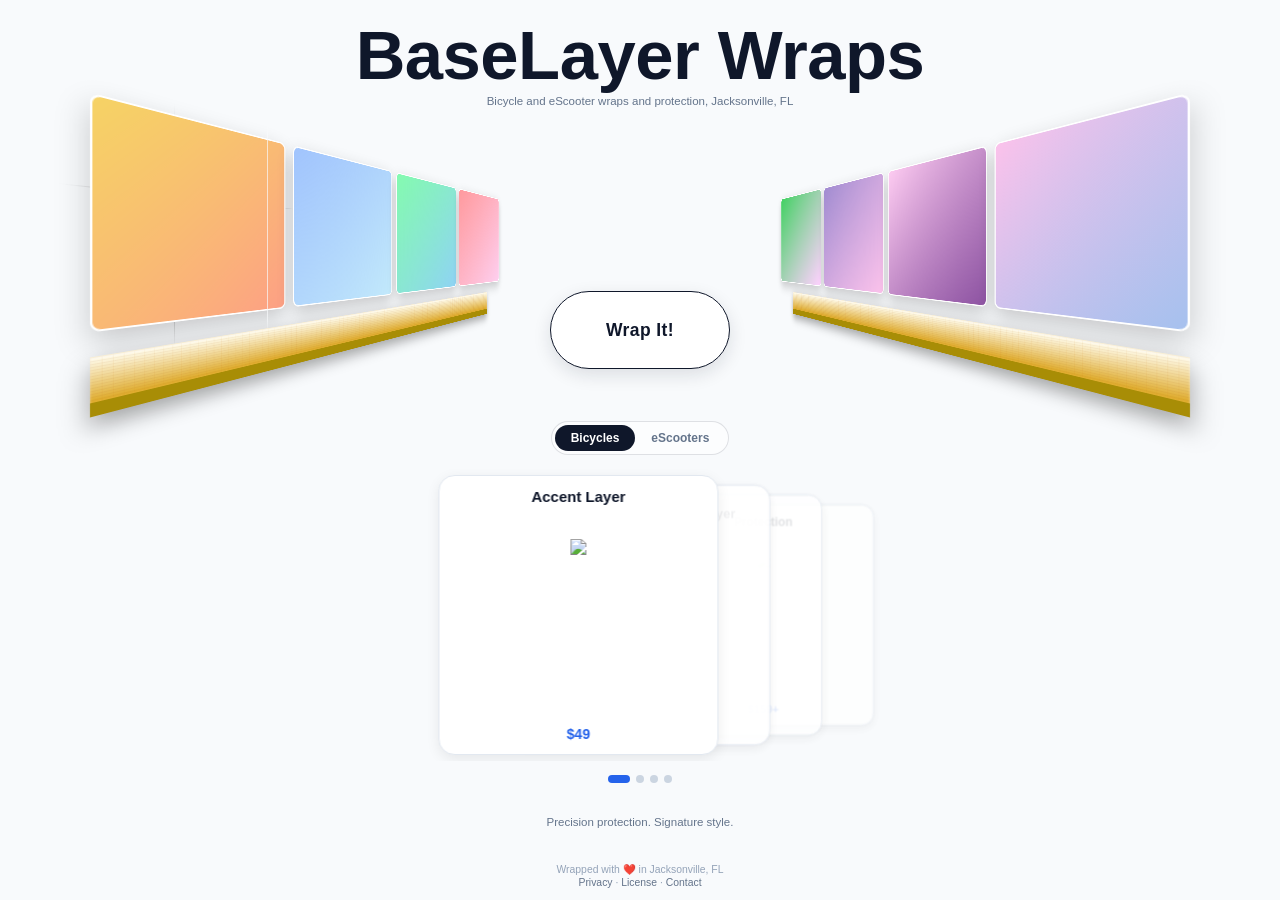
==== index.html @ 293bd3b9 "Add files via upload" ====
<!DOCTYPE html>
<html lang="en">
<head>
<meta charset="UTF-8">
<meta name="viewport" content="width=device-width,initial-scale=1">
<title>BaseLayer Wraps</title>
<link rel="stylesheet" href="style.css">
</head>

<body>
<header class="studio-header">
<h1>BaseLayer Wraps</h1>
<p>Bicycle and eScooter wraps and protection, Jacksonville, FL</p>
</header>
<main class="showroom-stage">
<aside class="carousel-column left">
<div class="perspective-carousel">
<div class="card canvas-1"></div>
<div class="card canvas-2"></div>
<div class="card canvas-3"></div>
<div class="card canvas-4"></div>
</div>
<div class="wood-counter"></div>
</aside>
<section class="center-stage">
<button class="primary-cta">Wrap It!</button>
</section>
<aside class="carousel-column right">
<div class="perspective-carousel">
<div class="card canvas-5"></div>
<div class="card canvas-6"></div>
<div class="card canvas-7"></div>
<div class="card canvas-8"></div>
</div>
<div class="wood-counter"></div>
</aside>
</main>

<section class="tier-showcase">
  <div class="sw-wrap"><div class="sw"><button class="on" id="bBtn">Bicycles</button><button id="sBtn">eScooters</button></div></div>
  <div class="w">
    <div class="deck" id="deckBike">
      <div class="c p0"><div class="k"><div class="f"><h3>Accent Layer</h3><img src="assets/bike-01.png"><span>$49</span></div><div class="b"><h4>Accent Layer</h4><p>Forks or battery</p><p>Cast vinyl</p><p>1-Day</p></div></div></div>
      <div class="c p1"><div class="k"><div class="f"><h3>Base Layer</h3><img src="assets/bike-02.png"><span>$119</span></div><div class="b"><h4>Base Layer</h4><p>Main triangle</p><p>Cast vinyl</p><p>1-Day</p></div></div></div>
      <div class="c p2"><div class="k"><div class="f"><h3>Over Layer</h3><img src="assets/bike-03.png"><span>$389+</span></div><div class="b"><h4>Over Layer</h4><p>Full frame+stripes</p><p>Cast+Reflective</p><p>1-Day</p></div></div></div>
      <div class="c p3"><div class="k"><div class="f"><h3>Protection</h3><img src="assets/bike-03.png"><span>$159+</span></div><div class="b"><h4>Protection</h4><p>Full wear PPF</p><p>8mil Clear PPF</p><p>1-Day</p></div></div></div>
    </div>
    <div class="deck" id="deckScooter" style="display:none">
      <div class="c p0"><div class="k"><div class="f"><h3>Accent Layer</h3><img src="assets/scooter-01.png"><span>$49</span></div><div class="b"><h4>Accent Layer</h4><p>Steering stem</p><p>Cast vinyl</p><p>1-Day</p></div></div></div>
      <div class="c p1"><div class="k"><div class="f"><h3>Base Layer</h3><img src="assets/scooter-02.png"><span>$89</span></div><div class="b"><h4>Base Layer</h4><p>Stem, neck & deck</p><p>Cast vinyl</p><p>1-Day</p></div></div></div>
      <div class="c p2"><div class="k"><div class="f"><h3>Over Layer</h3><img src="assets/scooter-03.png"><span>$189</span></div><div class="b"><h4>Over Layer</h4><p>Full + fork & fenders</p><p>Cast+Reflective</p><p>1-Day</p></div></div></div>
      <div class="c p3"><div class="k"><div class="f"><h3>Protection</h3><img src="assets/scooter-03.png"><span>$79</span></div><div class="b"><h4>Protection</h4><p>High-wear PPF</p><p>8mil Clear PPF</p><p>1-Day</p></div></div></div>
    </div>
  </div>
  <div class="dots"><i class="dot on"></i><i class="dot"></i><i class="dot"></i><i class="dot"></i></div>
</section>

<section class="motto-section">
<p class="motto-text">Precision protection. Signature style.</p>
</section>
<footer class="studio-footer">
<p>Wrapped with ❤️ in Jacksonville, FL</p>
<div class="footer-links"><a href="#privacy" class="modal-link">Privacy</a> · <a href="#license" class="modal-link">License</a> · <a href="#contact" class="modal-link">Contact</a></div>
</footer>
<script>
const P=['p0','p1','p2','p3'];let C=0,X=0,D=0,act='bike';
const bD=document.getElementById('deckBike'),sD=document.getElementById('deckScooter');
const bB=document.getElementById('bBtn'),sB=document.getElementById('sBtn');
const dts=Array.from(document.querySelectorAll('.dot'));
const curD=()=>act==='bike'?bD:sD;
function u(){
  const cs=Array.from(curD().querySelectorAll('.c'));
  cs.forEach((e,i)=>{
    e.className='c '+P[(i-C+4)%4];
    if((i-C+4)%4!==0)e.classList.remove('flip');
  });
  dts.forEach((dot,i)=>dot.classList.toggle('on',i===C));
}
function sw(to){
  act=to;C=0;
  if(to==='bike'){bD.style.display='';sD.style.display='none';bB.className='on';sB.className='';}
  else{bD.style.display='none';sD.style.display='';bB.className='';sB.className='on';}
  Array.from(document.querySelectorAll('.c')).forEach(e=>e.classList.remove('flip'));
  u();
}
bB.onclick=()=>sw('bike');sB.onclick=()=>sw('scooter');
[bD,sD].forEach(deck=>{
  deck.ontouchstart=e=>{X=e.touches[0].clientX;D=0;};
  deck.ontouchmove=e=>{D=e.touches[0].clientX-X;};
  deck.ontouchend=()=>{if(Math.abs(D)>30){C=(C+(D<0?1:3))%4;u();}};
  deck.querySelectorAll('.c').forEach((card,i)=>{
    card.onclick=()=>{if(card.classList.contains('p0')){card.classList.toggle('flip');}else{C=i;u();}};
  });
});
u();
</script>
</body>
</html>
---- style.css ----
*{box-sizing:border-box;margin:0;padding:0;font-family:-apple-system,BlinkMacSystemFont,'Segoe UI',Roboto,sans-serif}
body{background:#f8fafc;color:#0f172a;min-height:100vh;display:flex;flex-direction:column;justify-content:space-between;align-items:center;padding:.5rem 0;overflow-x:hidden}
.studio-header{text-align:center;padding:.5rem 1rem .1rem;width:100%}
.studio-header h1{font-size:clamp(2.8rem,8vw,4.3rem);font-weight:800;letter-spacing:-.5px;color:#0f172a}
.studio-header p{font-size:.72rem;color:#64748b;font-weight:500}
.showroom-stage{position:relative;width:100%;max-width:1100px;min-height:230px;display:flex;justify-content:center;align-items:center;perspective:520px;perspective-origin:50% 50%}
.carousel-column{position:absolute;top:50%;transform-style:preserve-3d;display:flex;flex-direction:column;width:920px;pointer-events:auto;z-index:2}
.carousel-column.left{left:0;transform-origin:0% 50%;transform:translateY(-50%) rotateY(82deg)}
.carousel-column.right{right:0;transform-origin:100% 50%;transform:translateY(-50%) rotateY(-82deg)}
.perspective-carousel{display:flex;gap:14px;transform-style:preserve-3d;width:100%}
.carousel-column.right .perspective-carousel{flex-direction:row-reverse}
.card{width:240px;height:240px;flex-shrink:0;border-radius:10px;box-shadow:0 12px 30px rgba(0,0,0,.2);border:2px solid #fff}
.canvas-1{background:linear-gradient(135deg,#f6d365,#fda085)}
.canvas-2{background:linear-gradient(135deg,#a1c4fd,#c2e9fb)}
.canvas-3{background:linear-gradient(135deg,#84fab0,#8fd3f4)}
.canvas-4{background:linear-gradient(135deg,#ff9a9e,#fecfef)}
.canvas-5{background:linear-gradient(135deg,#fbc2eb,#a6c1ee)}
.canvas-6{background:linear-gradient(135deg,#fdcbf1,#8d53a2)}
.canvas-7{background:linear-gradient(135deg,#a18cd1,#fbc2eb)}
.canvas-8{background:linear-gradient(135deg,#42d163,#ffd1ff)}
.wood-counter{position:relative;width:100%;height:30px;background:repeating-linear-gradient(180deg,rgba(0,0,0,.04) 0px,rgba(0,0,0,.04) 1px,transparent 1px,transparent 4px),repeating-linear-gradient(90deg,rgba(255,255,255,.05) 0px,rgba(255,255,255,.05) 1px,transparent 1px,transparent 24px),linear-gradient(180deg,#fde68a 0%,#d97706 18%,#92400e 60%,#451a03 100%);border-top:45px solid #fef3c7;border-bottom:15px solid #a88d06;box-shadow:0 10px 24px rgba(0,0,0,.35),inset 0 2px 2px rgba(255,255,255,.4);margin-top:25px}
.wood-counter::before{content:'';position:absolute;top:-45px;left:0;right:0;height:45px;background:repeating-linear-gradient(180deg,rgba(146,64,14,.06) 0px,rgba(146,64,14,.06) 1px,transparent 1px,transparent 3px),repeating-linear-gradient(90deg,rgba(217,119,6,.06) 0px,rgba(217,119,6,.06) 1px,transparent 1px,transparent 10px),linear-gradient(180deg,#fffbeb 0%,#dea927 100%);border-top:1px solid rgba(255,255,255,.8);box-shadow:inset 0 1px 2px rgba(255,255,255,.6)}
.center-stage{position:relative;z-index:10;display:flex;flex-direction:column;align-items:center;width:100%;max-width:180px;margin:96px auto -55px}
.primary-cta{width:180px;height:78px;display:flex;justify-content:center;align-items:center;background:#fff;border:1.5px solid #0f172a;border-radius:9999px;color:#0f172a;font-size:17.5px;font-weight:800;letter-spacing:.4px;cursor:pointer;box-shadow:0 6px 18px rgba(15,23,42,.12);text-align:center;padding:0 18px;margin:0 auto;position:relative;overflow:hidden}
.primary-cta::after{content:'';position:absolute;top:0;left:-100%;width:50%;height:100%;background:linear-gradient(90deg,transparent,rgba(255,255,255,.8),transparent);transform:skewX(-20deg);animation:shimmer 6s infinite}
@keyframes shimmer{0%{left:-100%}20%{left:50%}60%{left:100%}80%{left:200%}100%{left:200%}}
.primary-cta:active{transform:scale(.97)}

.tier-showcase{width:100%;margin:20px auto 0;padding:0 8px}
.sw-wrap{display:flex;justify-content:center;width:100%;margin-bottom:14px}
.sw{display:inline-flex;align-items:center;padding:3px;border-radius:9999px;border:1px solid rgba(15,23,42,.12);background:rgba(255,255,255,.5)}
.sw button{border:none;background:transparent;padding:6px 16px;border-radius:9999px;font-size:12px;font-weight:600;color:#64748b;cursor:pointer;transition:.2s}
.sw button.on{background:#0f172a;color:#fff}
.w{width:100vw;max-width:100%;overflow:hidden;display:flex;justify-content:center;padding:6px 0}
.deck{position:relative;width:min(64vw,52vh,280px);height:min(64vw,52vh,280px);perspective:1000px}
.c{position:absolute;inset:0;border-radius:16px;cursor:pointer;transition:.35s}
.p0{transform:translateX(-22%);z-index:4}
.p1{transform:scale(.93);z-index:3;opacity:.92}
.p2{transform:translateX(22%) scale(.86);z-index:2;opacity:.82}
.p3{transform:translateX(44%) scale(.79);opacity:.68}
.k{width:100%;height:100%;position:relative;transform-style:preserve-3d;transition:.4s}
.c.flip .k{transform:rotateY(180deg)}
.f,.b{position:absolute;inset:0;backface-visibility:hidden;-webkit-backface-visibility:hidden;border-radius:16px;background:#fff;border:1px solid #e2e8f0;padding:12px;display:flex;flex-direction:column;justify-content:space-between;box-shadow:0 4px 14px rgba(0,0,0,.08)}
.b{transform:rotateY(180deg)}
.c h3,.c h4{font-size:15px;color:#0f172a;text-align:center}
.c span{font-size:14px;color:#2563eb;font-weight:800;text-align:center}
.c img{flex:1;max-width:100%;max-height:60%;object-fit:contain;margin:auto}
.b p{font-size:11px;color:#475569;margin:2px 0;background:#f8fafc;padding:4px 6px;border-radius:4px}
.dots{display:flex;justify-content:center;align-items:center;gap:6px;margin-top:14px;width:100%}
.dot{width:8px;height:8px;border-radius:50%;background:#cbd5e1;transition:.3s}
.dot.on{background:#2563eb;width:22px;border-radius:4px}

.motto-section{text-align:center;padding:2px 0}
.motto-text{font-size:.72rem;color:#64748b;font-weight:500}
.studio-footer{text-align:center;padding:2px 0 4px;font-size:.65rem;color:#94a3b8}
.footer-links{margin-top:1px}
.footer-links a{color:#64748b;text-decoration:none}
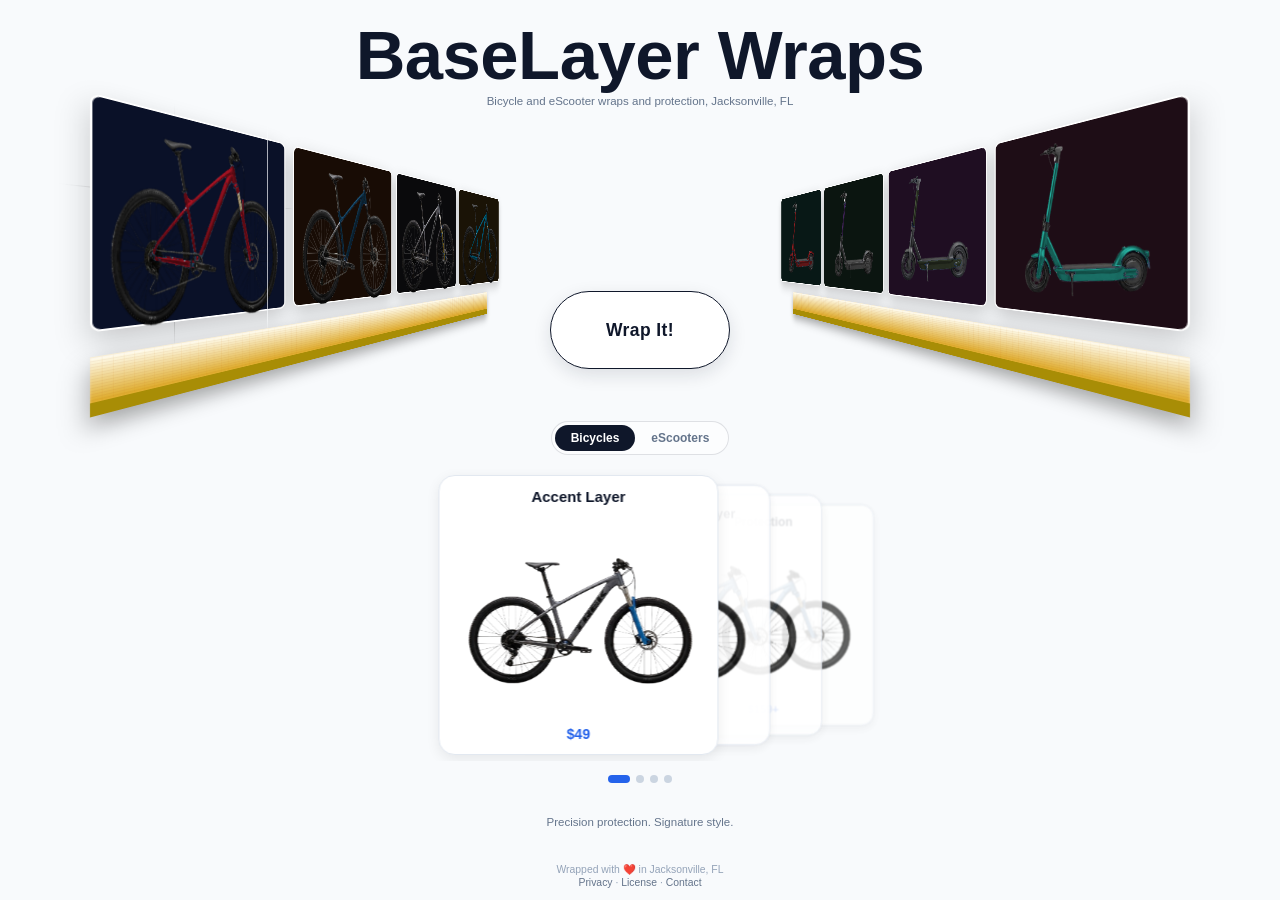
==== commit 035df01a: "Refactor HTML structure for carousel and canvas" ====
--- a/index.html
+++ b/index.html
@@ -12,28 +12,29 @@
 <h1>BaseLayer Wraps</h1>
 <p>Bicycle and eScooter wraps and protection, Jacksonville, FL</p>
 </header>
+
 <main class="showroom-stage">
-<aside class="carousel-column left">
-<div class="perspective-carousel">
-<div class="card canvas-1"></div>
-<div class="card canvas-2"></div>
-<div class="card canvas-3"></div>
-<div class="card canvas-4"></div>
-</div>
-<div class="wood-counter"></div>
-</aside>
-<section class="center-stage">
-<button class="primary-cta">Wrap It!</button>
-</section>
-<aside class="carousel-column right">
-<div class="perspective-carousel">
-<div class="card canvas-5"></div>
-<div class="card canvas-6"></div>
-<div class="card canvas-7"></div>
-<div class="card canvas-8"></div>
-</div>
-<div class="wood-counter"></div>
-</aside>
+  <aside class="carousel-column left">
+    <div class="perspective-carousel">
+      <div class="card canvas-1" id="c1Card"><canvas id="c1Canvas" width="240" height="240"></canvas></div>
+      <div class="card canvas-2" id="c2Card"><canvas id="c2Canvas" width="240" height="240"></canvas></div>
+      <div class="card canvas-3" id="c3Card"><canvas id="c3Canvas" width="240" height="240"></canvas></div>
+      <div class="card canvas-4" id="c4Card"><canvas id="c4Canvas" width="240" height="240"></canvas></div>
+    </div>
+    <div class="wood-counter"></div>
+  </aside>
+  <section class="center-stage">
+    <button class="primary-cta">Wrap It!</button>
+  </section>
+  <aside class="carousel-column right">
+    <div class="perspective-carousel">
+      <div class="card canvas-5" id="c5Card"><canvas id="c5Canvas" width="240" height="240"></canvas></div>
+      <div class="card canvas-6" id="c6Card"><canvas id="c6Canvas" width="240" height="240"></canvas></div>
+      <div class="card canvas-7" id="c7Card"><canvas id="c7Canvas" width="240" height="240"></canvas></div>
+      <div class="card canvas-8" id="c8Card"><canvas id="c8Canvas" width="240" height="240"></canvas></div>
+    </div>
+    <div class="wood-counter"></div>
+  </aside>
 </main>
 
 <section class="tier-showcase">
@@ -83,6 +84,7 @@
   Array.from(document.querySelectorAll('.c')).forEach(e=>e.classList.remove('flip'));
   u();
 }
+
 bB.onclick=()=>sw('bike');sB.onclick=()=>sw('scooter');
 [bD,sD].forEach(deck=>{
   deck.ontouchstart=e=>{X=e.touches[0].clientX;D=0;};
@@ -93,6 +95,113 @@
   });
 });
 u();
+
 </script>
+
+<script>
+(function(){
+  var card = document.getElementById('c1Card');
+  var cv = document.getElementById('c1Canvas');
+  if(!cv || !card) return;
+  var ctx = cv.getContext('2d');
+  var img = new Image();
+  var swatches = [
+    {hex:'#ba1628', bg:'#0a1128'}, // 3M Satin Vampire Red
+    {hex:'#4a563e', bg:'#221226'}, // Avery Satin Khaki Green
+    {hex:'#d4af37', bg:'#09090b'}  // Avery Satin Solar Gold
+  ];
+  var cur = 0;
+  function h2r(h){
+    var n = parseInt(h.replace('#',''), 16);
+    return [(n >> 16) & 255, (n >> 8) & 255, n & 255];
+  }
+  function paint(idx){
+    var s = swatches[idx];
+    card.style.background = s.bg;
+    ctx.clearRect(0, 0, 240, 240);
+    ctx.drawImage(img, 0, 0, 240, 240);
+    try {
+      var imgData = ctx.getImageData(0, 0, 240, 240);
+      var d = imgData.data;
+      var rgb = h2r(s.hex);
+      var tR = rgb[0], tG = rgb[1], tB = rgb[2];
+      for(var i = 0; i < d.length; i += 4){
+        var r = d[i], g = d[i+1], b = d[i+2], a = d[i+3];
+        if(a > 30 && b > 100 && (b / (r || 1)) > 1.2 && (b / (g || 1)) > 1.1){
+          var lum = (r / 3.333 + g / 1.695 + b / 9.091) / 255;
+          var f = lum / (1 / 1.3);
+          d[i] = Math.min(255, Math.round(tR / (1 / f)));
+          d[i+1] = Math.min(255, Math.round(tG / (1 / f)));
+          d[i+2] = Math.min(255, Math.round(tB / (1 / f)));
+        }
+      }
+      ctx.putImageData(imgData, 0, 0);
+    } catch(e){ console.warn(e); }
+  }
+  img.onload = function(){ paint(0); };
+  img.onerror = function(){
+    if(img.src.indexOf('assets/') !== -1) img.src = 'bike-03.png';
+  };
+  img.src = 'assets/bike-03.png';
+  card.onclick = function(){
+    cur = (cur + 1) % swatches.length;
+    paint(cur);
+  };
+})();
+</script>
+
+<script>
+(function(){
+  var F=[
+    {id:'c1',m:'assets/bike-03.png',s:[['#ba1628','#0a1128'],['#4a563e','#221226'],['#d4af37','#09090b']]},
+    {id:'c2',m:'assets/bike-02.png',s:[['#1e5b84','#180c05'],['#b85c37','#071722'],['#787e85','#111827']]},
+    {id:'c3',m:'assets/bike-01.png',s:[['#d4af37','#0a0a0c'],['#26a99a','#200810'],['#912224','#06151e']]},
+    {id:'c4',m:'assets/bike-03.png',s:[['#007799','#1a1306'],['#588f27','#1e0d26'],['#424549','#0f172a']]},
+    {id:'c5',m:'assets/scooter-03.png',s:[['#26a99a','#1e0d16'],['#e2ba1b','#0c101c'],['#ba1628','#061a18']]},
+    {id:'c6',m:'assets/scooter-02.png',s:[['#4a563e','#1f0e22'],['#b85c37','#071820'],['#007799','#201408']]},
+    {id:'c7',m:'assets/scooter-01.png',s:[['#4c2c69','#0b1510'],['#d4af37','#110a18'],['#1e5b84','#1a0d05']]},
+    {id:'c8',m:'assets/scooter-03.png',s:[['#912224','#081816'],['#787e85','#1c100a'],['#588f27','#1d0e20']]}
+  ];
+  function h2r(h){
+    var n=parseInt(h.replace('#',''),16);
+    return [(n>>16)&255,(n>>8)&255,n&255];
+  }
+  F.forEach(function(f){
+    var cd=document.getElementById(f.id+'Card'),cv=document.getElementById(f.id+'Canvas');
+    if(!cd||!cv)return;
+    var cx=cv.getContext('2d'),im=new Image(),cur=0;
+    function p(i){
+      var sw=f.s[i];
+      cd.style.background=sw[1];
+      cx.clearRect(0,0,240,240);
+      cx.drawImage(im,0,0,240,240);
+      try{
+        var dt=cx.getImageData(0,0,240,240),d=dt.data,rgb=h2r(sw[0]),tR=rgb[0],tG=rgb[1],tB=rgb[2];
+        for(var j=0;j<d.length;j+=4){
+          var r=d[j],g=d[j+1],b=d[j+2],a=d[j+3];
+          if(a>30&&b>100&&(b/(r||1))>1.2&&(b/(g||1))>1.1){
+            var lum=(r/3.333+g/1.695+b/9.091)/255;
+            var sc=lum/(1/1.3);
+            d[j]=Math.min(255,Math.round(tR/(1/sc)));
+            d[j+1]=Math.min(255,Math.round(tG/(1/sc)));
+            d[j+2]=Math.min(255,Math.round(tB/(1/sc)));
+          }
+        }
+        cx.putImageData(dt,0,0);
+      }catch(e){console.warn(e);}
+    }
+    im.onload=function(){p(0);};
+    im.onerror=function(){
+      if(im.src.indexOf('assets/')!==-1)im.src=f.m.replace('assets/','');
+    };
+    im.src=f.m;
+    cd.onclick=function(){
+      cur=(cur+1)%f.s.length;
+      p(cur);
+    };
+  });
+})();
+</script>
+
 </body>
-</html>+</html>
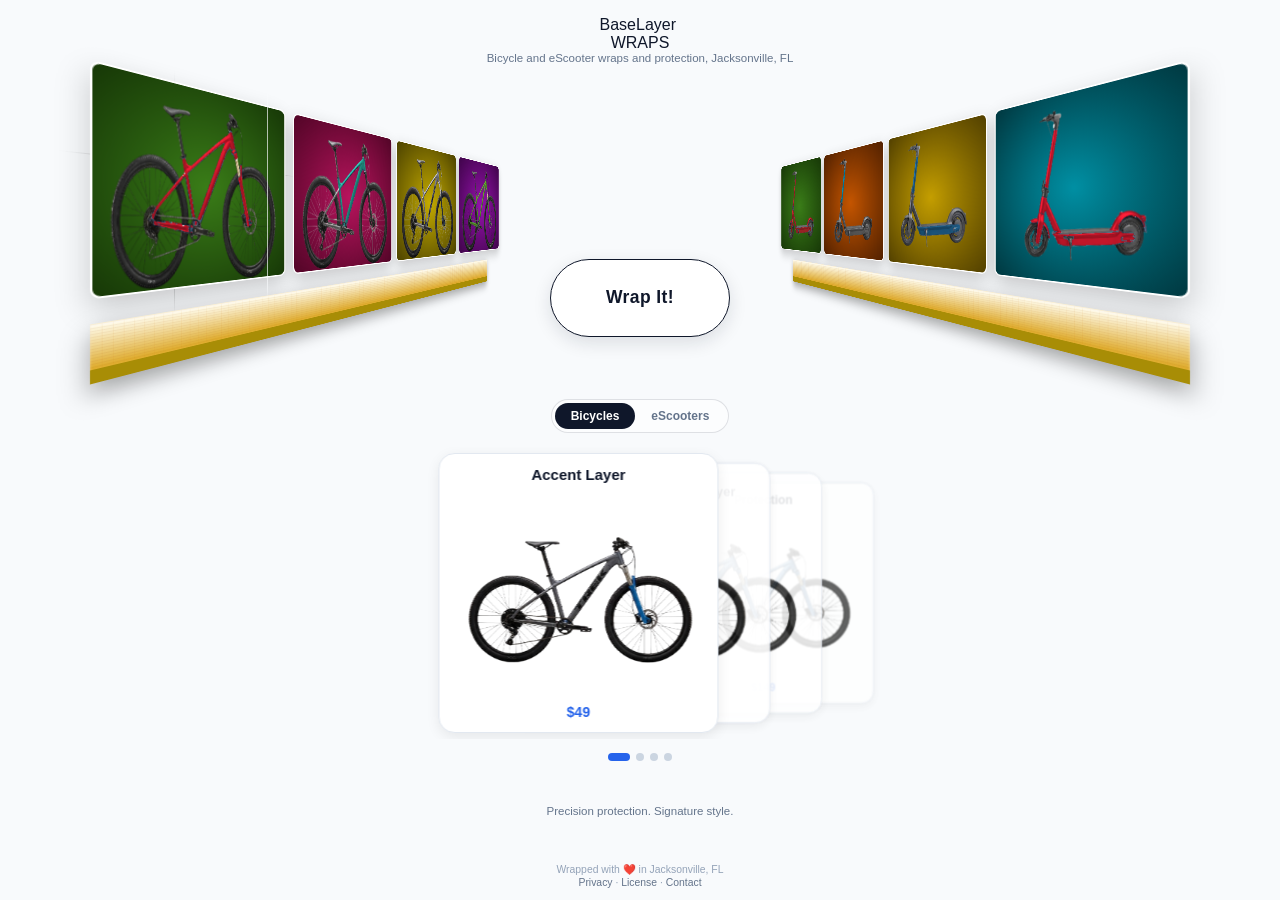
==== commit 0acdff7e: "Refactor HTML structure and update prices" ====
--- a/index.html
+++ b/index.html
@@ -9,7 +9,10 @@
 
 <body>
 <header class="studio-header">
-<h1>BaseLayer Wraps</h1>
+    <div class="brand">
+      <span class="base">Base</span><span class="layer">Layer</span>
+      <div class="wraps">WRAPS</div>
+  </div>
 <p>Bicycle and eScooter wraps and protection, Jacksonville, FL</p>
 </header>
 
@@ -42,14 +45,14 @@
   <div class="w">
     <div class="deck" id="deckBike">
       <div class="c p0"><div class="k"><div class="f"><h3>Accent Layer</h3><img src="assets/bike-01.png"><span>$49</span></div><div class="b"><h4>Accent Layer</h4><p>Forks or battery</p><p>Cast vinyl</p><p>1-Day</p></div></div></div>
-      <div class="c p1"><div class="k"><div class="f"><h3>Base Layer</h3><img src="assets/bike-02.png"><span>$119</span></div><div class="b"><h4>Base Layer</h4><p>Main triangle</p><p>Cast vinyl</p><p>1-Day</p></div></div></div>
-      <div class="c p2"><div class="k"><div class="f"><h3>Over Layer</h3><img src="assets/bike-03.png"><span>$389+</span></div><div class="b"><h4>Over Layer</h4><p>Full frame+stripes</p><p>Cast+Reflective</p><p>1-Day</p></div></div></div>
-      <div class="c p3"><div class="k"><div class="f"><h3>Protection</h3><img src="assets/bike-03.png"><span>$159+</span></div><div class="b"><h4>Protection</h4><p>Full wear PPF</p><p>8mil Clear PPF</p><p>1-Day</p></div></div></div>
+      <div class="c p1"><div class="k"><div class="f"><h3>Base Layer</h3><img src="assets/bike-02.png"><span>$149</span></div><div class="b"><h4>Base Layer</h4><p>Main triangle</p><p>Cast vinyl</p><p>1-Day</p></div></div></div>
+      <div class="c p2"><div class="k"><div class="f"><h3>Over Layer</h3><img src="assets/bike-03.png"><span>$349</span></div><div class="b"><h4>Over Layer</h4><p>Full frame+stripes</p><p>Cast+Reflective</p><p>1-Day</p></div></div></div>
+      <div class="c p3"><div class="k"><div class="f"><h3>Protection</h3><img src="assets/bike-03.png"><span>$149</span></div><div class="b"><h4>Protection</h4><p>Full wear PPF</p><p>8mil Clear PPF</p><p>1-Day</p></div></div></div>
     </div>
     <div class="deck" id="deckScooter" style="display:none">
       <div class="c p0"><div class="k"><div class="f"><h3>Accent Layer</h3><img src="assets/scooter-01.png"><span>$49</span></div><div class="b"><h4>Accent Layer</h4><p>Steering stem</p><p>Cast vinyl</p><p>1-Day</p></div></div></div>
-      <div class="c p1"><div class="k"><div class="f"><h3>Base Layer</h3><img src="assets/scooter-02.png"><span>$89</span></div><div class="b"><h4>Base Layer</h4><p>Stem, neck & deck</p><p>Cast vinyl</p><p>1-Day</p></div></div></div>
-      <div class="c p2"><div class="k"><div class="f"><h3>Over Layer</h3><img src="assets/scooter-03.png"><span>$189</span></div><div class="b"><h4>Over Layer</h4><p>Full + fork & fenders</p><p>Cast+Reflective</p><p>1-Day</p></div></div></div>
+      <div class="c p1"><div class="k"><div class="f"><h3>Base Layer</h3><img src="assets/scooter-02.png"><span>$99</span></div><div class="b"><h4>Base Layer</h4><p>Stem, neck & deck</p><p>Cast vinyl</p><p>1-Day</p></div></div></div>
+      <div class="c p2"><div class="k"><div class="f"><h3>Over Layer</h3><img src="assets/scooter-03.png"><span>$199</span></div><div class="b"><h4>Over Layer</h4><p>Full + fork & fenders</p><p>Cast+Reflective</p><p>1-Day</p></div></div></div>
       <div class="c p3"><div class="k"><div class="f"><h3>Protection</h3><img src="assets/scooter-03.png"><span>$79</span></div><div class="b"><h4>Protection</h4><p>High-wear PPF</p><p>8mil Clear PPF</p><p>1-Day</p></div></div></div>
     </div>
   </div>
@@ -150,55 +153,50 @@
 })();
 </script>
 
+
 <script>
 (function(){
   var F=[
-    {id:'c1',m:'assets/bike-03.png',s:[['#ba1628','#0a1128'],['#4a563e','#221226'],['#d4af37','#09090b']]},
-    {id:'c2',m:'assets/bike-02.png',s:[['#1e5b84','#180c05'],['#b85c37','#071722'],['#787e85','#111827']]},
-    {id:'c3',m:'assets/bike-01.png',s:[['#d4af37','#0a0a0c'],['#26a99a','#200810'],['#912224','#06151e']]},
-    {id:'c4',m:'assets/bike-03.png',s:[['#007799','#1a1306'],['#588f27','#1e0d26'],['#424549','#0f172a']]},
-    {id:'c5',m:'assets/scooter-03.png',s:[['#26a99a','#1e0d16'],['#e2ba1b','#0c101c'],['#ba1628','#061a18']]},
-    {id:'c6',m:'assets/scooter-02.png',s:[['#4a563e','#1f0e22'],['#b85c37','#071820'],['#007799','#201408']]},
-    {id:'c7',m:'assets/scooter-01.png',s:[['#4c2c69','#0b1510'],['#d4af37','#110a18'],['#1e5b84','#1a0d05']]},
-    {id:'c8',m:'assets/scooter-03.png',s:[['#912224','#081816'],['#787e85','#1c100a'],['#588f27','#1d0e20']]}
+    {id:'c1',m:'assets/bike-03.png',s:[['#ba1628','#3a7d18','#173807'],['#1e5b84','#c45500','#542000'],['#d4af37','#1e4db8','#0b1f52']]},
+    {id:'c2',m:'assets/bike-02.png',s:[['#26a99a','#b8145d','#520527'],['#4a563e','#c79e00','#574400'],['#b85c37','#008fa3','#003c45']]},
+    {id:'c3',m:'assets/bike-01.png',s:[['#3d4144','#c4ab00','#4d4300'],['#007799','#bd244b','#4f0d1e'],['#912224','#0099a8','#003d42']]},
+    {id:'c4',m:'assets/bike-03.png',s:[['#588f27','#9612ad','#3f044a'],['#787e85','#b8411a','#4a1705'],['#e2ba1b','#5b35c2','#231057']]},
+    {id:'c5',m:'assets/scooter-03.png',s:[['#ba1628','#008fa3','#003840'],['#26a99a','#c45500','#542000'],['#d4af37','#5632bd','#221054']]},
+    {id:'c6',m:'assets/scooter-02.png',s:[['#1e5b84','#c49e00','#524000'],['#588f27','#b5145b','#4d0525'],['#b85c37','#3a7d18','#173807']]},
+    {id:'c7',m:'assets/scooter-01.png',s:[['#007799','#c45500','#522100'],['#e2ba1b','#1644ad','#071d54'],['#3d4144','#b8284e','#4a0d1d']]},
+    {id:'c8',m:'assets/scooter-03.png',s:[['#912224','#3a7d18','#173807'],['#4c2c69','#c4aa18','#4f4405'],['#4a563e','#008fa3','#003c45']]}
   ];
-  function h2r(h){
-    var n=parseInt(h.replace('#',''),16);
-    return [(n>>16)&255,(n>>8)&255,n&255];
-  }
+  function h2r(h){var n=parseInt(h.replace('#',''),16);return[(n>>16)&255,(n>>8)&255,n&255];}
   F.forEach(function(f){
     var cd=document.getElementById(f.id+'Card'),cv=document.getElementById(f.id+'Canvas');
     if(!cd||!cv)return;
     var cx=cv.getContext('2d'),im=new Image(),cur=0;
     function p(i){
       var sw=f.s[i];
-      cd.style.background=sw[1];
-      cx.clearRect(0,0,240,240);
-      cx.drawImage(im,0,0,240,240);
+      cd.style.background='radial-gradient(circle at center, '+sw[1]+' 0%, '+sw[2]+' 100%)';
+      cx.clearRect(0,0,240,240);cx.drawImage(im,0,0,240,240);
       try{
         var dt=cx.getImageData(0,0,240,240),d=dt.data,rgb=h2r(sw[0]),tR=rgb[0],tG=rgb[1],tB=rgb[2];
         for(var j=0;j<d.length;j+=4){
           var r=d[j],g=d[j+1],b=d[j+2],a=d[j+3];
           if(a>30&&b>100&&(b/(r||1))>1.2&&(b/(g||1))>1.1){
-            var lum=(r/3.333+g/1.695+b/9.091)/255;
-            var sc=lum/(1/1.3);
+            var lum=(r/3.333+g/1.695+b/9.091)/255,sc=(lum+0.22)/(1/1.45);
             d[j]=Math.min(255,Math.round(tR/(1/sc)));
             d[j+1]=Math.min(255,Math.round(tG/(1/sc)));
             d[j+2]=Math.min(255,Math.round(tB/(1/sc)));
+          }else if(a>20){
+            d[j]=Math.min(255,Math.round(r/0.82+12));
+            d[j+1]=Math.min(255,Math.round(g/0.82+12));
+            d[j+2]=Math.min(255,Math.round(b/0.82+12));
           }
         }
         cx.putImageData(dt,0,0);
       }catch(e){console.warn(e);}
     }
     im.onload=function(){p(0);};
-    im.onerror=function(){
-      if(im.src.indexOf('assets/')!==-1)im.src=f.m.replace('assets/','');
-    };
+    im.onerror=function(){if(im.src.indexOf('assets/')!==-1)im.src=f.m.replace('assets/','');};
     im.src=f.m;
-    cd.onclick=function(){
-      cur=(cur+1)%f.s.length;
-      p(cur);
-    };
+    cd.onclick=function(){cur=(cur+1)%f.s.length;p(cur);};
   });
 })();
 </script>
--- a/style.css
+++ b/style.css
@@ -18,6 +18,13 @@
 .canvas-6{background:linear-gradient(135deg,#fdcbf1,#8d53a2)}
 .canvas-7{background:linear-gradient(135deg,#a18cd1,#fbc2eb)}
 .canvas-8{background:linear-gradient(135deg,#42d163,#ffd1ff)}
+
+.card.canvas-1{position:relative;overflow:hidden;background:#0a1128;transition:background .35s ease;display:flex;align-items:center;justify-content:center;cursor:pointer}
+#c1Canvas{width:100%;height:100%;object-fit:contain;display:block;pointer-events:none}
+
+.card[id^="c"]{position:relative;overflow:hidden;transition:background .35s ease;display:flex;align-items:center;justify-content:center;cursor:pointer}
+.card[id^="c"] canvas{width:100%;height:100%;object-fit:contain;display:block;pointer-events:none}
+
 .wood-counter{position:relative;width:100%;height:30px;background:repeating-linear-gradient(180deg,rgba(0,0,0,.04) 0px,rgba(0,0,0,.04) 1px,transparent 1px,transparent 4px),repeating-linear-gradient(90deg,rgba(255,255,255,.05) 0px,rgba(255,255,255,.05) 1px,transparent 1px,transparent 24px),linear-gradient(180deg,#fde68a 0%,#d97706 18%,#92400e 60%,#451a03 100%);border-top:45px solid #fef3c7;border-bottom:15px solid #a88d06;box-shadow:0 10px 24px rgba(0,0,0,.35),inset 0 2px 2px rgba(255,255,255,.4);margin-top:25px}
 .wood-counter::before{content:'';position:absolute;top:-45px;left:0;right:0;height:45px;background:repeating-linear-gradient(180deg,rgba(146,64,14,.06) 0px,rgba(146,64,14,.06) 1px,transparent 1px,transparent 3px),repeating-linear-gradient(90deg,rgba(217,119,6,.06) 0px,rgba(217,119,6,.06) 1px,transparent 1px,transparent 10px),linear-gradient(180deg,#fffbeb 0%,#dea927 100%);border-top:1px solid rgba(255,255,255,.8);box-shadow:inset 0 1px 2px rgba(255,255,255,.6)}
 .center-stage{position:relative;z-index:10;display:flex;flex-direction:column;align-items:center;width:100%;max-width:180px;margin:96px auto -55px}
@@ -25,6 +32,7 @@
 .primary-cta::after{content:'';position:absolute;top:0;left:-100%;width:50%;height:100%;background:linear-gradient(90deg,transparent,rgba(255,255,255,.8),transparent);transform:skewX(-20deg);animation:shimmer 6s infinite}
 @keyframes shimmer{0%{left:-100%}20%{left:50%}60%{left:100%}80%{left:200%}100%{left:200%}}
 .primary-cta:active{transform:scale(.97)}
+
 
 .tier-showcase{width:100%;margin:20px auto 0;padding:0 8px}
 .sw-wrap{display:flex;justify-content:center;width:100%;margin-bottom:14px}
@@ -54,4 +62,4 @@
 .motto-text{font-size:.72rem;color:#64748b;font-weight:500}
 .studio-footer{text-align:center;padding:2px 0 4px;font-size:.65rem;color:#94a3b8}
 .footer-links{margin-top:1px}
-.footer-links a{color:#64748b;text-decoration:none}+.footer-links a{color:#64748b;text-decoration:none}
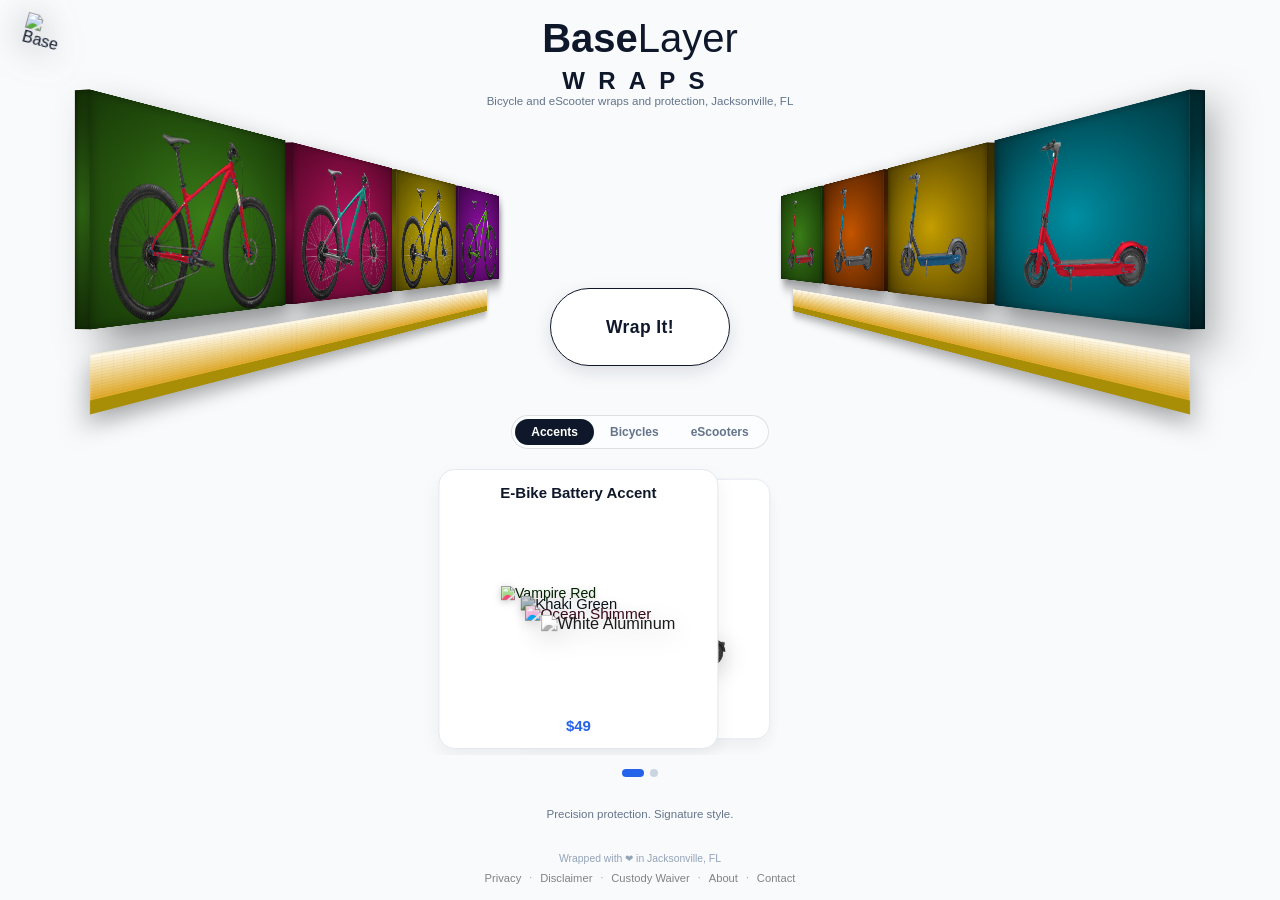
==== commit 07100e26: "Add files via upload" ====
--- a/index.html
+++ b/index.html
@@ -9,11 +9,12 @@
 
 <body>
 <header class="studio-header">
-    <div class="brand">
-      <span class="base">Base</span><span class="layer">Layer</span>
-      <div class="wraps">WRAPS</div>
+  <img src="assets/emblem.svg" class="header-emblem" alt="BaseLayer">
+  <div class="brand">
+    <span class="base">Base</span><span class="layer">Layer</span>
+    <div class="wraps">WRAPS</div>
   </div>
-<p>Bicycle and eScooter wraps and protection, Jacksonville, FL</p>
+  <p>Bicycle and eScooter wraps and protection, Jacksonville, FL</p>
 </header>
 
 <main class="showroom-stage">
@@ -27,7 +28,7 @@
     <div class="wood-counter"></div>
   </aside>
   <section class="center-stage">
-    <button class="primary-cta">Wrap It!</button>
+    <button class="primary-cta" onclick="openIntake()">Wrap It!</button>
   </section>
   <aside class="carousel-column right">
     <div class="perspective-carousel">
@@ -41,122 +42,923 @@
 </main>
 
 <section class="tier-showcase">
-  <div class="sw-wrap"><div class="sw"><button class="on" id="bBtn">Bicycles</button><button id="sBtn">eScooters</button></div></div>
+  <div class="sw-wrap">
+    <div class="sw">
+      <button class="on" id="aBtn">Accents</button>
+      <button id="bBtn">Bicycles</button>
+      <button id="sBtn">eScooters</button>
+    </div>
+  </div>
   <div class="w">
-    <div class="deck" id="deckBike">
-      <div class="c p0"><div class="k"><div class="f"><h3>Accent Layer</h3><img src="assets/bike-01.png"><span>$49</span></div><div class="b"><h4>Accent Layer</h4><p>Forks or battery</p><p>Cast vinyl</p><p>1-Day</p></div></div></div>
-      <div class="c p1"><div class="k"><div class="f"><h3>Base Layer</h3><img src="assets/bike-02.png"><span>$149</span></div><div class="b"><h4>Base Layer</h4><p>Main triangle</p><p>Cast vinyl</p><p>1-Day</p></div></div></div>
-      <div class="c p2"><div class="k"><div class="f"><h3>Over Layer</h3><img src="assets/bike-03.png"><span>$349</span></div><div class="b"><h4>Over Layer</h4><p>Full frame+stripes</p><p>Cast+Reflective</p><p>1-Day</p></div></div></div>
-      <div class="c p3"><div class="k"><div class="f"><h3>Protection</h3><img src="assets/bike-03.png"><span>$149</span></div><div class="b"><h4>Protection</h4><p>Full wear PPF</p><p>8mil Clear PPF</p><p>1-Day</p></div></div></div>
-    </div>
+    <!-- Accents Deck -->
+    <div class="deck" id="deckAccent">
+      <div class="c p0" onclick="handleCardClick('battery')">
+        <div class="k">
+          <div class="f">
+            <h3>E-Bike Battery Accent</h3>
+            <div class="fanned-stack battery-stack">
+              <img class="fan-layer l-red" src="assets/battery-01.png" alt="Vampire Red">
+              <img class="fan-layer l-green" src="assets/battery-01.png" alt="Khaki Green">
+              <img class="fan-layer l-blue" src="assets/battery-01.png" alt="Ocean Shimmer">
+              <img class="fan-layer l-aluminum" src="assets/battery-01.png" alt="White Aluminum">
+            </div>
+            <span>$49</span>
+          </div>
+        </div>
+      </div>
+      <div class="c p1" onclick="handleCardClick('scooter-accent')">
+        <div class="k">
+          <div class="f">
+            <h3>Steering Stem Accent</h3>
+            <div class="fanned-stack">
+              <img class="fan-layer l-red" src="assets/scooter-01.png" alt="Vampire Red">
+              <img class="fan-layer l-green" src="assets/scooter-01.png" alt="Khaki Green">
+              <img class="fan-layer l-blue" src="assets/scooter-01.png" alt="Ocean Shimmer">
+              <img class="fan-layer l-aluminum" src="assets/scooter-01.png" alt="White Aluminum">
+            </div>
+            <span>$49</span>
+          </div>
+        </div>
+      </div>
+    </div>
+
+    <!-- Bicycles Deck -->
+    <div class="deck" id="deckBike" style="display:none">
+      <div class="c p0" onclick="handleCardClick('bike-accent')">
+        <div class="k">
+          <div class="f">
+            <h3>Component Accent</h3>
+            <div class="fanned-stack">
+              <img class="fan-layer l-red" src="assets/bike-01.png" alt="Vampire Red">
+              <img class="fan-layer l-green" src="assets/bike-01.png" alt="Khaki Green">
+              <img class="fan-layer l-blue" src="assets/bike-01.png" alt="Ocean Shimmer">
+              <img class="fan-layer l-aluminum" src="assets/bike-01.png" alt="White Aluminum">
+            </div>
+            <span>$49</span>
+          </div>
+        </div>
+      </div>
+      <div class="c p1" onclick="handleCardClick('bike-ppf')">
+        <div class="k">
+          <div class="f">
+            <h3>Surface Armor (PPF)</h3>
+            <div class="fanned-stack">
+              <img class="fan-layer l-red" src="assets/bike-03.png" alt="PPF Clear Profile">
+              <img class="fan-layer l-green" src="assets/bike-03.png" alt="PPF Clear Profile">
+              <img class="fan-layer l-blue" src="assets/bike-03.png" alt="PPF Clear Profile">
+              <img class="fan-layer l-aluminum" src="assets/bike-03.png" alt="PPF Clear Profile">
+            </div>
+            <span>$89</span>
+          </div>
+        </div>
+      </div>
+      <div class="c p2" onclick="handleCardClick('bike-base')">
+        <div class="k">
+          <div class="f">
+            <h3>Base Restyle</h3>
+            <div class="fanned-stack">
+              <img class="fan-layer l-red" src="assets/bike-02.png" alt="Vampire Red">
+              <img class="fan-layer l-green" src="assets/bike-02.png" alt="Khaki Green">
+              <img class="fan-layer l-blue" src="assets/bike-02.png" alt="Ocean Shimmer">
+              <img class="fan-layer l-aluminum" src="assets/bike-02.png" alt="White Aluminum">
+            </div>
+            <span>$149</span>
+          </div>
+        </div>
+      </div>
+      <div class="c p3" onclick="handleCardClick('bike-over')">
+        <div class="k">
+          <div class="f">
+            <h3>Full Livery Over-Layer</h3>
+            <div class="fanned-stack">
+              <img class="fan-layer l-red" src="assets/bike-03.png" alt="Vampire Red">
+              <img class="fan-layer l-green" src="assets/bike-03.png" alt="Khaki Green">
+              <img class="fan-layer l-blue" src="assets/bike-03.png" alt="Ocean Shimmer">
+              <img class="fan-layer l-aluminum" src="assets/bike-03.png" alt="White Aluminum">
+            </div>
+            <span>$299</span>
+          </div>
+        </div>
+      </div>
+    </div>
+
+    <!-- Scooters Deck -->
     <div class="deck" id="deckScooter" style="display:none">
-      <div class="c p0"><div class="k"><div class="f"><h3>Accent Layer</h3><img src="assets/scooter-01.png"><span>$49</span></div><div class="b"><h4>Accent Layer</h4><p>Steering stem</p><p>Cast vinyl</p><p>1-Day</p></div></div></div>
-      <div class="c p1"><div class="k"><div class="f"><h3>Base Layer</h3><img src="assets/scooter-02.png"><span>$99</span></div><div class="b"><h4>Base Layer</h4><p>Stem, neck & deck</p><p>Cast vinyl</p><p>1-Day</p></div></div></div>
-      <div class="c p2"><div class="k"><div class="f"><h3>Over Layer</h3><img src="assets/scooter-03.png"><span>$199</span></div><div class="b"><h4>Over Layer</h4><p>Full + fork & fenders</p><p>Cast+Reflective</p><p>1-Day</p></div></div></div>
-      <div class="c p3"><div class="k"><div class="f"><h3>Protection</h3><img src="assets/scooter-03.png"><span>$79</span></div><div class="b"><h4>Protection</h4><p>High-wear PPF</p><p>8mil Clear PPF</p><p>1-Day</p></div></div></div>
+      <div class="c p0" onclick="handleCardClick('scooter-accent-layer')">
+        <div class="k">
+          <div class="f">
+            <h3>Component Accent</h3>
+            <div class="fanned-stack">
+              <img class="fan-layer l-red" src="assets/scooter-01.png" alt="Vampire Red">
+              <img class="fan-layer l-green" src="assets/scooter-01.png" alt="Khaki Green">
+              <img class="fan-layer l-blue" src="assets/scooter-01.png" alt="Ocean Shimmer">
+              <img class="fan-layer l-aluminum" src="assets/scooter-01.png" alt="White Aluminum">
+            </div>
+            <span>$49</span>
+          </div>
+        </div>
+      </div>
+      <div class="c p1" onclick="handleCardClick('scooter-ppf')">
+        <div class="k">
+          <div class="f">
+            <h3>Surface Armor (PPF)</h3>
+            <div class="fanned-stack">
+              <img class="fan-layer l-red" src="assets/scooter-03.png" alt="PPF Clear">
+              <img class="fan-layer l-green" src="assets/scooter-03.png" alt="PPF Clear">
+              <img class="fan-layer l-blue" src="assets/scooter-03.png" alt="PPF Clear">
+              <img class="fan-layer l-aluminum" src="assets/scooter-03.png" alt="PPF Clear">
+            </div>
+            <span>$89</span>
+          </div>
+        </div>
+      </div>
+      <div class="c p2" onclick="handleCardClick('scooter-base')">
+        <div class="k">
+          <div class="f">
+            <h3>Base Restyle</h3>
+            <div class="fanned-stack">
+              <img class="fan-layer l-red" src="assets/scooter-02.png" alt="Vampire Red">
+              <img class="fan-layer l-green" src="assets/scooter-02.png" alt="Khaki Green">
+              <img class="fan-layer l-blue" src="assets/scooter-02.png" alt="Ocean Shimmer">
+              <img class="fan-layer l-aluminum" src="assets/scooter-02.png" alt="White Aluminum">
+            </div>
+            <span>$149</span>
+          </div>
+        </div>
+      </div>
+      <div class="c p3" onclick="handleCardClick('scooter-over')">
+        <div class="k">
+          <div class="f">
+            <h3>Full Livery Over-Layer</h3>
+            <div class="fanned-stack">
+              <img class="fan-layer l-red" src="assets/scooter-03.png" alt="Vampire Red">
+              <img class="fan-layer l-green" src="assets/scooter-03.png" alt="Khaki Green">
+              <img class="fan-layer l-blue" src="assets/scooter-03.png" alt="Ocean Shimmer">
+              <img class="fan-layer l-aluminum" src="assets/scooter-03.png" alt="White Aluminum">
+            </div>
+            <span>$299</span>
+          </div>
+        </div>
+      </div>
     </div>
   </div>
   <div class="dots"><i class="dot on"></i><i class="dot"></i><i class="dot"></i><i class="dot"></i></div>
 </section>
 
 <section class="motto-section">
-<p class="motto-text">Precision protection. Signature style.</p>
+  <p class="motto-text">Precision protection. Signature style.</p>
 </section>
+
 <footer class="studio-footer">
-<p>Wrapped with ❤️ in Jacksonville, FL</p>
-<div class="footer-links"><a href="#privacy" class="modal-link">Privacy</a> · <a href="#license" class="modal-link">License</a> · <a href="#contact" class="modal-link">Contact</a></div>
+  <p>Wrapped with ❤ in Jacksonville, FL</p>
+  <p class="footer-links">
+    <a href="#" onclick="openModal('privacy'); return false;">Privacy</a> &middot;
+    <a href="#" onclick="openModal('disclaimer'); return false;">Disclaimer</a> &middot;
+    <a href="#" onclick="openModal('waiverInfo'); return false;">Custody Waiver</a> &middot;
+    <a href="#" onclick="openModal('about'); return false;">About</a> &middot;
+    <a href="#" onclick="openModal('contact'); return false;">Contact</a>
+  </p>
 </footer>
+
+<!-- 1. Deep Dive Tier Modal -->
+<div id="tier-modal" class="modal-overlay" onclick="closeTierModal(event)">
+  <div class="modal-card" onclick="event.stopPropagation()">
+    <div class="modal-header-track">
+      <div class="tier-title-wrap">
+        <h2 id="tmTitle" class="modal-title">Service Tier</h2>
+        <span id="tmPrice" class="tier-modal-price">$0</span>
+      </div>
+      <button class="modal-close" onclick="closeTierModal()">&times;</button>
+    </div>
+    
+    <div class="tier-modal-preview">
+      <canvas id="tmCanvas" width="400" height="220"></canvas>
+      <div class="swatch-macro-chip" id="tmMacroChip" title="Manufacturer Film Finish">
+        <div id="tmMacroBox" class="macro-fill"></div>
+        <span id="tmMacroLabel">3M</span>
+      </div>
+    </div>
+
+    <div class="tier-modal-body">
+      <p id="tmDesc" class="tm-description"></p>
+
+      <div id="tmSwatchContainer">
+        <details class="inflow-swatch-details" id="tmSwatchDetails" open>
+          <summary class="inflow-swatch-summary">
+            <span class="swatch-summary-left">
+              <i class="swatch-dot" id="tmSummaryDot" style="background:#94a3b8"></i>
+              <span id="tmSummaryLabel">Color: White Aluminum</span>
+            </span>
+            <span class="swatch-toggle-icon">▾</span>
+          </summary>
+          <div class="inflow-swatches-grid" id="tmSwatches">
+            <label><input type="radio" name="tmFinish" value="White Aluminum" checked onchange="updateTierModalColor('aluminum')"><i style="background:#94a3b8"></i>White Aluminum</label>
+            <label><input type="radio" name="tmFinish" value="Khaki" onchange="updateTierModalColor('khaki')"><i style="background:#b5a68a"></i>Khaki</label>
+            <label><input type="radio" name="tmFinish" value="Black" onchange="updateTierModalColor('black')"><i style="background:#18181b"></i>Black</label>
+            <label><input type="radio" name="tmFinish" value="Battleship Gray" onchange="updateTierModalColor('grey')"><i style="background:#52525b"></i>Battleship Gray</label>
+            <label><input type="radio" name="tmFinish" value="White" onchange="updateTierModalColor('white')"><i style="background:#ffffff"></i>White</label>
+            <label><input type="radio" name="tmFinish" value="Vampire Red" onchange="updateTierModalColor('red')"><i style="background:#ba1628"></i>Vampire Red</label>
+            <label><input type="radio" name="tmFinish" value="Khaki Green" onchange="updateTierModalColor('green')"><i style="background:#4a563e"></i>Khaki Green</label>
+            <label><input type="radio" name="tmFinish" value="Ocean Shimmer" onchange="updateTierModalColor('blue')"><i style="background:#1e5b84"></i>Ocean Shimmer</label>
+            <label><input type="radio" name="tmFinish" value="Solar Gold" onchange="updateTierModalColor('gold')"><i style="background:#d4af37"></i>Solar Gold</label>
+            <label><input type="radio" name="tmFinish" value="Thundercloud" onchange="updateTierModalColor('orange')"><i style="background:#c45500"></i>Thundercloud</label>
+          </div>
+        </details>
+      </div>
+
+      <button type="button" class="primary-cta submit-cta" onclick="confirmTierSelection()">Wrap It!</button>
+    </div>
+  </div>
+</div>
+
+<!-- 2. Legal Policy Modal -->
+<div id="site-modal" class="modal-overlay modal-topmost" onclick="closeModal(event)">
+  <div class="modal-card" onclick="event.stopPropagation()">
+    <div class="modal-header-track">
+      <h2 id="modal-title" class="modal-title"></h2>
+      <button class="modal-close" onclick="closeModal()">&times;</button>
+    </div>
+    <div id="modal-body" class="modal-body"></div>
+  </div>
+</div>
+
+<!-- 3. Storefront Intake Request Modal -->
+<div id="intake-modal" class="modal-overlay" onclick="closeIntake(event)">
+  <div class="modal-card" onclick="event.stopPropagation()">
+    <div class="modal-header-track">
+      <h2 class="modal-title">Request a Wrap</h2>
+      <button class="modal-close" onclick="closeIntake()">&times;</button>
+    </div>
+    
+    <form id="intakeForm" onsubmit="submitIntake(event)">
+      <input type="text" id="custName" required placeholder="Full Name">
+      <input type="email" id="custEmail" required placeholder="Email Address">
+      <input type="tel" id="custPhone" required placeholder="Mobile Phone">
+      <input type="text" id="rideInfo" required placeholder="Make & Model (e.g., RadRunner 2, Segway G30)">
+
+      <select id="wrapTier" onchange="handleIntakeTierChange(this.value)">
+        <option value="battery">Component Accent — $49</option>
+        <option value="ppf">Surface Armor (PPF) — $89</option>
+        <option value="base">Base Restyle — $149</option>
+        <option value="over">Full Livery Over-Layer — $299</option>
+      </select>
+
+      <div id="intakeSwatchContainer">
+        <details class="inflow-swatch-details" id="intakeSwatchDetails" open>
+          <summary class="inflow-swatch-summary">
+            <span class="swatch-summary-left">
+              <i class="swatch-dot" id="intakeSummaryDot" style="background:#94a3b8"></i>
+              <span id="intakeSummaryLabel">Color: White Aluminum</span>
+            </span>
+            <span class="swatch-toggle-icon">▾</span>
+          </summary>
+          <div class="inflow-swatches-grid">
+            <label><input type="radio" name="finish" value="White Aluminum" checked onchange="syncIntakeFinishUI(this.value, '#94a3b8')"><i style="background:#94a3b8"></i>White Aluminum</label>
+            <label><input type="radio" name="finish" value="Khaki" onchange="syncIntakeFinishUI(this.value, '#b5a68a')"><i style="background:#b5a68a"></i>Khaki</label>
+            <label><input type="radio" name="finish" value="Black" onchange="syncIntakeFinishUI(this.value, '#18181b')"><i style="background:#18181b"></i>Black</label>
+            <label><input type="radio" name="finish" value="Battleship Gray" onchange="syncIntakeFinishUI(this.value, '#52525b')"><i style="background:#52525b"></i>Battleship Gray</label>
+            <label><input type="radio" name="finish" value="White" onchange="syncIntakeFinishUI(this.value, '#ffffff')"><i style="background:#ffffff"></i>White</label>
+            <label><input type="radio" name="finish" value="Vampire Red" onchange="syncIntakeFinishUI(this.value, '#ba1628')"><i style="background:#ba1628"></i>Vampire Red</label>
+            <label><input type="radio" name="finish" value="Khaki Green" onchange="syncIntakeFinishUI(this.value, '#4a563e')"><i style="background:#4a563e"></i>Khaki Green</label>
+            <label><input type="radio" name="finish" value="Ocean Shimmer" onchange="syncIntakeFinishUI(this.value, '#1e5b84')"><i style="background:#1e5b84"></i>Ocean Shimmer</label>
+            <label><input type="radio" name="finish" value="Solar Gold" onchange="syncIntakeFinishUI(this.value, '#d4af37')"><i style="background:#d4af37"></i>Solar Gold</label>
+            <label><input type="radio" name="finish" value="Thundercloud" onchange="syncIntakeFinishUI(this.value, '#c45500')"><i style="background:#c45500"></i>Thundercloud</label>
+          </div>
+        </details>
+      </div>
+
+      <!-- Explicit Two-Slot Walkaround Photo Picker (§ 1.2) -->
+      <div class="photo-dual-slot-wrapper">
+        <span class="field-label-text">Walkaround Photos (Both Profiles Required)</span>
+        
+        <div class="photo-slot-grid">
+          <!-- Slot 1: Left Side -->
+          <div class="photo-slot-card" id="slotLeftCard">
+            <div class="slot-header">
+              <span class="slot-tag">1</span>
+              <label for="photoLeftInput" class="slot-title">Left Side Profile</label>
+            </div>
+            <input type="file" id="photoLeftInput" accept="image/*" required onchange="handleSingleSlotChange(this, 'left')">
+            <span class="slot-status-label" id="slotLeftLabel">Tap to select photo</span>
+          </div>
+
+          <!-- Slot 2: Right Side -->
+          <div class="photo-slot-card" id="slotRightCard">
+            <div class="slot-header">
+              <span class="slot-tag">2</span>
+              <label for="photoRightInput" class="slot-title">Right Side Profile</label>
+            </div>
+            <input type="file" id="photoRightInput" accept="image/*" required onchange="handleSingleSlotChange(this, 'right')">
+            <span class="slot-status-label" id="slotRightLabel">Tap to select photo</span>
+          </div>
+        </div>
+        <span id="photoValidationMsg" class="validation-msg"></span>
+      </div>
+
+      <div class="notes-block">
+        <label for="custNotes" class="field-label-text">Condition Notes & Special Requests</label>
+        <textarea id="custNotes" name="custNotes" rows="2" placeholder="List any known scratches, rock chips, clear-coat peeling, or custom ideas..."></textarea>
+      </div>
+
+      <div class="disclaimer-agreement">
+        <label>
+          <input type="checkbox" id="acceptDisclaimer" required>
+          <span>I accept the <a href="#" onclick="openModal('disclaimer'); return false;">BaseLayer Terms</a> ($150 Bailee Cap, Zero-Disconnect, Color Variance & 48-hr cure).</span>
+        </label>
+      </div>
+
+      <button type="submit" id="submitBtn" class="primary-cta submit-cta">Wrap It!</button>
+      <div id="diagnosticStatus" class="diag-status"></div>
+    </form>
+    
+    <div id="intakeProgress" style="display:none; text-align:center; padding:24px 0;">
+      <div class="loader-spinner"></div>
+      <h3 style="color:#0f172a; margin-top:14px; font-size:1.1rem;">Optimizing Dossier...</h3>
+      <p id="progressDetail" style="font-size:0.85rem; color:#64748b; margin-top:6px;">
+        Compressing images and transmitting custody records to Master Ops.
+      </p>
+    </div>
+
+    <div id="intakeDone" style="display:none; text-align:center; padding:12px 0;">
+      <h3 style="color:#0f172a;">Hardware Submitted for Review</h3>
+      <p id="intakeJobMsg" style="font-size:0.85rem; color:#64748b; line-height:1.45; margin-top:8px;">
+        Our technicians inspect all walkaround photos for substrate adhesion and battery casing clearance. Once approved, you will receive an email containing your <strong>50% deposit link and Custody Waiver</strong> to lock in your verified Riverwalk drop-off window.
+      </p>
+    </div>
+  </div>
+</div>
+
 <script>
-const P=['p0','p1','p2','p3'];let C=0,X=0,D=0,act='bike';
-const bD=document.getElementById('deckBike'),sD=document.getElementById('deckScooter');
-const bB=document.getElementById('bBtn'),sB=document.getElementById('sBtn');
-const dts=Array.from(document.querySelectorAll('.dot'));
-const curD=()=>act==='bike'?bD:sD;
-function u(){
-  const cs=Array.from(curD().querySelectorAll('.c'));
-  cs.forEach((e,i)=>{
-    e.className='c '+P[(i-C+4)%4];
-    if((i-C+4)%4!==0)e.classList.remove('flip');
+// ============================================================================
+// MASTER OPERATIONAL PIPELINE: LIVE APPS SCRIPT WEB APP INTEGRATION
+// ============================================================================
+const APPS_SCRIPT_WEB_APP_URL = 'https://script.google.com/macros/s/AKfycbzxC33_97ZReOY-XkYsSrvQhreSoenro_w-vpPqdjMu2xumklP8PRT5IA5UTeMIszbE/exec';
+
+// In-Memory Slot File Storage
+let slotFiles = {
+  left: null,
+  right: null
+};
+
+// Showroom Carousel Navigation Mechanics
+const P = ['p0', 'p1', 'p2', 'p3'];
+let C = 0, X = 0, D = 0, act = 'accents';
+const aD = document.getElementById('deckAccent');
+const bD = document.getElementById('deckBike');
+const sD = document.getElementById('deckScooter');
+const aB = document.getElementById('aBtn'), bB = document.getElementById('bBtn'), sB = document.getElementById('sBtn');
+const dts = Array.from(document.querySelectorAll('.dot'));
+const curD = () => act === 'accents' ? aD : (act === 'bike' ? bD : sD);
+
+function u() {
+  const d = curD();
+  if (!d) return;
+  const cs = Array.from(d.querySelectorAll('.c'));
+  cs.forEach((e, i) => {
+    e.className = 'c ' + P[(i - C + cs.length) % cs.length];
   });
-  dts.forEach((dot,i)=>dot.classList.toggle('on',i===C));
-}
-function sw(to){
-  act=to;C=0;
-  if(to==='bike'){bD.style.display='';sD.style.display='none';bB.className='on';sB.className='';}
-  else{bD.style.display='none';sD.style.display='';bB.className='';sB.className='on';}
-  Array.from(document.querySelectorAll('.c')).forEach(e=>e.classList.remove('flip'));
+  dts.forEach((dot, i) => {
+    dot.style.display = i < cs.length ? '' : 'none';
+    dot.classList.toggle('on', i === C);
+  });
+}
+
+function sw(t) {
+  act = t;
+  C = 0;
+  aD.style.display = t === 'accents' ? '' : 'none';
+  bD.style.display = t === 'bike' ? '' : 'none';
+  sD.style.display = t === 'scooter' ? '' : 'none';
+  aB.className = t === 'accents' ? 'on' : '';
+  bB.className = t === 'bike' ? 'on' : '';
+  sB.className = t === 'scooter' ? 'on' : '';
   u();
 }
 
-bB.onclick=()=>sw('bike');sB.onclick=()=>sw('scooter');
-[bD,sD].forEach(deck=>{
-  deck.ontouchstart=e=>{X=e.touches[0].clientX;D=0;};
-  deck.ontouchmove=e=>{D=e.touches[0].clientX-X;};
-  deck.ontouchend=()=>{if(Math.abs(D)>30){C=(C+(D<0?1:3))%4;u();}};
-  deck.querySelectorAll('.c').forEach((card,i)=>{
-    card.onclick=()=>{if(card.classList.contains('p0')){card.classList.toggle('flip');}else{C=i;u();}};
-  });
+aB.onclick = () => sw('accents');
+bB.onclick = () => sw('bike');
+sB.onclick = () => sw('scooter');
+
+[aD, bD, sD].forEach(d => {
+  if (!d) return;
+  d.ontouchstart = e => { X = e.touches[0].clientX; D = 0; };
+  d.ontouchmove = e => { D = e.touches[0].clientX - X; };
+  d.ontouchend = () => {
+    const n = d.querySelectorAll('.c').length;
+    if (Math.abs(D) > 30) {
+      C = (C + (D < 0 ? 1 : n - 1)) % n;
+      u();
+    }
+  };
 });
 u();
 
-</script>
-
-<script>
-(function(){
-  var card = document.getElementById('c1Card');
-  var cv = document.getElementById('c1Canvas');
-  if(!cv || !card) return;
-  var ctx = cv.getContext('2d');
-  var img = new Image();
-  var swatches = [
-    {hex:'#ba1628', bg:'#0a1128'}, // 3M Satin Vampire Red
-    {hex:'#4a563e', bg:'#221226'}, // Avery Satin Khaki Green
-    {hex:'#d4af37', bg:'#09090b'}  // Avery Satin Solar Gold
-  ];
-  var cur = 0;
-  function h2r(h){
-    var n = parseInt(h.replace('#',''), 16);
-    return [(n >> 16) & 255, (n >> 8) & 255, n & 255];
-  }
-  function paint(idx){
-    var s = swatches[idx];
-    card.style.background = s.bg;
-    ctx.clearRect(0, 0, 240, 240);
-    ctx.drawImage(img, 0, 0, 240, 240);
+function cleanDeckBatteryCards() {
+  document.querySelectorAll('#deckAccent img[src*="battery-01.png"]').forEach(img => {
+    if (img.dataset.deckCleaned) return;
+    const process = () => {
+      try {
+        const c = document.createElement('canvas');
+        const w = img.naturalWidth || 280;
+        const h = img.naturalHeight || 180;
+        if (!w || !h) return;
+        c.width = w; c.height = h;
+        const ctx = c.getContext('2d');
+        ctx.drawImage(img, 0, 0, w, h);
+        const imgData = ctx.getImageData(0, 0, w, h);
+        const d = imgData.data;
+        for (let i = 0; i < d.length; i += 4) {
+          if (d[i] > 220 && d[i+1] > 220 && d[i+2] > 220) {
+            d[i+3] = 0;
+          }
+        }
+        ctx.putImageData(imgData, 0, 0);
+        img.src = c.toDataURL();
+        img.dataset.deckCleaned = 'true';
+      } catch (e) {}
+    };
+    img.complete ? process() : (img.onload = process);
+  });
+}
+window.addEventListener('load', cleanDeckBatteryCards);
+
+// Catalog Definitions
+const tierData = {
+  'battery': {
+    title: 'E-Bike Battery Accent',
+    price: '$49',
+    tierKey: 'battery',
+    type: 'battery',
+    isPPF: false,
+    img: 'assets/battery-01.png',
+    desc: 'Precision-cut cast wrap for external battery packs. Shields raw plastics from Florida UV degradation while preserving zero access to internal wiring or cell enclosures.'
+  },
+  'scooter-accent': {
+    title: 'Steering Stem Accent',
+    price: '$49',
+    tierKey: 'battery',
+    type: 'scooter',
+    isPPF: false,
+    img: 'assets/scooter-01.png',
+    desc: 'Full-length steering stem coverage defending primary rub zones against cable friction, transit abrasions, and road grit.'
+  },
+  'bike-accent': {
+    title: 'Component Accent',
+    price: '$49',
+    tierKey: 'battery',
+    type: 'bike',
+    isPPF: false,
+    img: 'assets/bike-01.png',
+    desc: 'Targeted high-contrast coverage on fork lowers, stay sections, or hardware shields using premium 3M 2080 or Avery Dennison SW900.'
+  },
+  'bike-ppf': {
+    title: 'Surface Armor (PPF)',
+    price: '$89',
+    tierKey: 'ppf',
+    type: 'bike',
+    isPPF: true,
+    img: 'assets/bike-03.png',
+    desc: 'High-impact 8mil optical clear TPU with self-healing topcoat. Complete stone chip, tailgate pad, and chain-slap defense across critical wear zones.'
+  },
+  'bike-base': {
+    title: 'Base Restyle',
+    price: '$149',
+    tierKey: 'base',
+    type: 'bike',
+    isPPF: false,
+    img: 'assets/bike-02.png',
+    desc: 'Full cosmetic solid restyle of the main structural frame triangle. Fully edge-sealed and post-heat set to 180°F specs.'
+  },
+  'bike-over': {
+    title: 'Full Livery Over-Layer',
+    price: '$299',
+    tierKey: 'over',
+    type: 'bike',
+    isPPF: false,
+    img: 'assets/bike-03.png',
+    desc: 'Multi-panel bespoke restyle package combining solid base cast vinyl with plotter-cut livery and Avery V-8000 micro-prismatic reflective accents.'
+  },
+  'scooter-accent-layer': {
+    title: 'Component Accent',
+    price: '$49',
+    tierKey: 'battery',
+    type: 'scooter',
+    isPPF: false,
+    img: 'assets/scooter-01.png',
+    desc: 'Steering column and latch mechanism wrap. Automotive-grade cast film with high UV resistance.'
+  },
+  'scooter-ppf': {
+    title: 'Surface Armor (PPF)',
+    price: '$89',
+    tierKey: 'ppf',
+    type: 'scooter',
+    isPPF: true,
+    img: 'assets/scooter-03.png',
+    desc: '8mil clear TPU armor applied to high-abrasion zones: kickplate, deck perimeter rails, and fork lowers.'
+  },
+  'scooter-base': {
+    title: 'Base Restyle',
+    price: '$149',
+    tierKey: 'base',
+    type: 'scooter',
+    isPPF: false,
+    img: 'assets/scooter-02.png',
+    desc: 'Complete chassis styling covering steering column, stem neck, and visible deck perimeter framework in premium satin cast film.'
+  },
+  'scooter-over': {
+    title: 'Full Livery Over-Layer',
+    price: '$299',
+    tierKey: 'over',
+    type: 'scooter',
+    isPPF: false,
+    img: 'assets/scooter-03.png',
+    desc: 'Complete stem, neck, deck, fender, and fork transformation with dual-layer vinyl and high-visibility night reflective striping.'
+  }
+};
+
+let activeTierSelectedKey = 'battery';
+let currentTierItem = tierData['battery'];
+
+const colorSpecs = {
+  aluminum: { name: 'White Aluminum', hex: '#94a3b8', rgb: [148, 163, 184], brand: '3M', cssGrad: 'linear-gradient(135deg, #b0bec5 0%, #cfd8dc 35%, #90a4ae 65%, #78909c 100%)' },
+  khaki: { name: 'Khaki', hex: '#b5a68a', rgb: [181, 166, 138], brand: 'AVERY', cssGrad: 'linear-gradient(135deg, #c4b89f 0%, #d9cfb8 45%, #b5a68a 80%, #9e8f74 100%)' },
+  black: { name: 'Black', hex: '#18181b', rgb: [24, 24, 27], brand: '3M', cssGrad: 'linear-gradient(135deg, #27272a 0%, #3f3f46 40%, #18181b 70%, #09090b 100%)' },
+  grey: { name: 'Battleship Gray', hex: '#52525b', rgb: [82, 82, 91], brand: '3M', cssGrad: 'linear-gradient(135deg, #64748b 0%, #78889e 35%, #52525b 75%, #3f3f46 100%)' },
+  white: { name: 'White', hex: '#ffffff', rgb: [240, 240, 245], brand: '3M', cssGrad: 'linear-gradient(135deg, #f8fafc 0%, #ffffff 45%, #e2e8f0 85%, #cbd5e1 100%)' },
+  red: { name: 'Vampire Red', hex: '#ba1628', rgb: [186, 22, 40], brand: '3M', cssGrad: 'linear-gradient(135deg, #991b1b 0%, #dc2626 40%, #b91c1c 75%, #7f1d1d 100%)' },
+  green: { name: 'Khaki Green', hex: '#4a563e', rgb: [74, 86, 62], brand: 'AVERY', cssGrad: 'linear-gradient(135deg, #3f4e38 0%, #556b4d 40%, #44543b 75%, #2d3727 100%)' },
+  blue: { name: 'Ocean Shimmer', hex: '#1e5b84', rgb: [30, 91, 132], brand: '3M', cssGrad: 'linear-gradient(135deg, #0284c7 0%, #38bdf8 35%, #0369a1 70%, #075985 100%)' },
+  gold: { name: 'Solar Gold', hex: '#d4af37', rgb: [212, 175, 55], brand: 'AVERY', cssGrad: 'linear-gradient(135deg, #ca8a04 0%, #facc15 40%, #eab308 75%, #a16207 100%)' },
+  orange: { name: 'Thundercloud', hex: '#c45500', rgb: [196, 85, 0], brand: '3M', cssGrad: 'linear-gradient(135deg, #c2410c 0%, #fb923c 40%, #ea580c 75%, #9a3412 100%)' }
+};
+
+// Canvas Engine with PPF Neutral Strike-Zone Highlights
+function renderModalCanvas(colorKey) {
+  const canvas = document.getElementById('tmCanvas');
+  if (!canvas) return;
+  const ctx = canvas.getContext('2d');
+  const img = new Image();
+  img.src = currentTierItem.img;
+
+  const macroChip = document.getElementById('tmMacroChip');
+  const macroBox = document.getElementById('tmMacroBox');
+  const macroLbl = document.getElementById('tmMacroLabel');
+
+  if (currentTierItem.isPPF) {
+    if (macroChip) macroChip.style.display = 'none';
+  } else {
+    if (macroChip) macroChip.style.display = 'flex';
+    const spec = colorSpecs[colorKey] || colorSpecs['aluminum'];
+    if (macroBox && macroLbl) {
+      macroBox.style.background = spec.cssGrad;
+      macroLbl.textContent = spec.brand;
+    }
+  }
+
+  img.onload = function() {
+    ctx.clearRect(0, 0, canvas.width, canvas.height);
+    const hRatio = canvas.width / img.width;
+    const vRatio = canvas.height / img.height;
+    const ratio = Math.min(hRatio, vRatio) * 0.88;
+    const centerShiftX = (canvas.width - img.width * ratio) / 2;
+    const centerShiftY = (canvas.height - img.height * ratio) / 2;
+
+    ctx.drawImage(img, 0, 0, img.width, img.height, centerShiftX, centerShiftY, img.width * ratio, img.height * ratio);
+
     try {
-      var imgData = ctx.getImageData(0, 0, 240, 240);
-      var d = imgData.data;
-      var rgb = h2r(s.hex);
-      var tR = rgb[0], tG = rgb[1], tB = rgb[2];
-      for(var i = 0; i < d.length; i += 4){
-        var r = d[i], g = d[i+1], b = d[i+2], a = d[i+3];
-        if(a > 30 && b > 100 && (b / (r || 1)) > 1.2 && (b / (g || 1)) > 1.1){
-          var lum = (r / 3.333 + g / 1.695 + b / 9.091) / 255;
-          var f = lum / (1 / 1.3);
-          d[i] = Math.min(255, Math.round(tR / (1 / f)));
-          d[i+1] = Math.min(255, Math.round(tG / (1 / f)));
-          d[i+2] = Math.min(255, Math.round(tB / (1 / f)));
+      const imgData = ctx.getImageData(0, 0, canvas.width, canvas.height);
+      const d = imgData.data;
+      const isBattery = currentTierItem.type === 'battery';
+      const isPPF = currentTierItem.isPPF;
+      const spec = colorSpecs[colorKey] || colorSpecs['aluminum'];
+      const targetRgb = spec.rgb;
+
+      for (let i = 0; i < d.length; i += 4) {
+        const r = d[i], g = d[i+1], b = d[i+2], a = d[i+3];
+
+        if (isBattery && r > 220 && g > 220 && b > 220) {
+          d[i+3] = 0;
+          continue;
+        }
+
+        if (a < 25) continue;
+
+        let isWrapZone = false;
+        if (isBattery) {
+          if (g > 95 && (g / (r || 1)) > 1.08 && (g / (b || 1)) > 1.08) isWrapZone = true;
+        } else {
+          if (b > 90 && (b / (r || 1)) > 1.12 && (b / (g || 1)) > 1.08) isWrapZone = true;
+        }
+
+        if (isWrapZone) {
+          if (isPPF) {
+            const lum = (r * 0.299 + g * 0.587 + b * 0.114);
+            const clearSheen = Math.min(255, lum * 0.85 + 40);
+            d[i]   = clearSheen;
+            d[i+1] = Math.min(255, clearSheen + 10);
+            d[i+2] = Math.min(255, clearSheen + 25);
+            d[i+3] = Math.min(255, a);
+          } else {
+            const lum = (r / 3.333 + g / 1.695 + b / 9.091) / 255;
+            const factor = (lum + 0.22) * 1.45;
+            d[i]   = Math.min(255, Math.round(targetRgb[0] * factor));
+            d[i+1] = Math.min(255, Math.round(targetRgb[1] * factor));
+            d[i+2] = Math.min(255, Math.round(targetRgb[2] * factor));
+          }
         }
       }
       ctx.putImageData(imgData, 0, 0);
-    } catch(e){ console.warn(e); }
-  }
-  img.onload = function(){ paint(0); };
-  img.onerror = function(){
-    if(img.src.indexOf('assets/') !== -1) img.src = 'bike-03.png';
+    } catch(err) {
+      console.warn("Canvas render fallback:", err);
+    }
   };
-  img.src = 'assets/bike-03.png';
-  card.onclick = function(){
-    cur = (cur + 1) % swatches.length;
-    paint(cur);
-  };
-})();
+}
+
+function handleCardClick(key) {
+  const d = tierData[key];
+  if (!d) return;
+  activeTierSelectedKey = d.tierKey;
+  currentTierItem = d;
+
+  document.getElementById('tmTitle').textContent = d.title;
+  document.getElementById('tmPrice').textContent = d.price;
+  document.getElementById('tmDesc').textContent = d.desc;
+
+  const swatchContainer = document.getElementById('tmSwatchContainer');
+  if (d.isPPF) {
+    swatchContainer.style.display = 'none';
+    renderModalCanvas('aluminum');
+  } else {
+    swatchContainer.style.display = 'block';
+    const defaultRadio = document.querySelector('input[name="tmFinish"][value="White Aluminum"]');
+    if (defaultRadio) defaultRadio.checked = true;
+    updateTierModalColor('aluminum');
+  }
+
+  document.getElementById('tier-modal').classList.add('active');
+}
+
+function updateTierModalColor(colorKey) {
+  const spec = colorSpecs[colorKey] || colorSpecs['aluminum'];
+  document.getElementById('tmSummaryDot').style.background = spec.hex;
+  document.getElementById('tmSummaryLabel').textContent = `Color: ${spec.name}`;
+  renderModalCanvas(colorKey);
+}
+
+function closeTierModal(e) {
+  if (!e || e.target.id === 'tier-modal' || e.target.classList.contains('modal-close')) {
+    document.getElementById('tier-modal').classList.remove('active');
+  }
+}
+
+function confirmTierSelection() {
+  const selectedFinishRadio = document.querySelector('input[name="tmFinish"]:checked');
+  const finishVal = currentTierItem.isPPF ? 'Optical Clear PPF' : (selectedFinishRadio ? selectedFinishRadio.value : 'White Aluminum');
+  closeTierModal();
+  openIntake(activeTierSelectedKey, finishVal);
+}
+
+function handleIntakeTierChange(tierVal) {
+  const container = document.getElementById('intakeSwatchContainer');
+  if (tierVal === 'ppf') {
+    container.style.display = 'none';
+  } else {
+    container.style.display = 'block';
+  }
+}
+
+function syncIntakeFinishUI(finishName, hexColor) {
+  document.getElementById('intakeSummaryDot').style.background = hexColor;
+  document.getElementById('intakeSummaryLabel').textContent = `Color: ${finishName}`;
+}
+
+// Independent Slot File Handler (§ 1.2 Operational Fix)
+function handleSingleSlotChange(input, slotKey) {
+  const card = document.getElementById(slotKey === 'left' ? 'slotLeftCard' : 'slotRightCard');
+  const label = document.getElementById(slotKey === 'left' ? 'slotLeftLabel' : 'slotRightLabel');
+  const validationMsg = document.getElementById('photoValidationMsg');
+
+  if (input.files && input.files[0]) {
+    slotFiles[slotKey] = input.files[0];
+    card.classList.add('filled');
+    label.textContent = `✓ ${input.files[0].name.substring(0, 18)}...`;
+  } else {
+    slotFiles[slotKey] = null;
+    card.classList.remove('filled');
+    label.textContent = 'Tap to select photo';
+  }
+
+  if (slotFiles.left && slotFiles.right) {
+    validationMsg.style.display = 'none';
+    validationMsg.textContent = '';
+  }
+}
+
+// Statutory Compliance Modals (§ 677 Florida Bailment & Variance)
+const modalData = {
+  privacy: {
+    title: "Privacy & Data Retention Policy",
+    body: "<p><strong>1. Information Collection:</strong> BaseLayer Wraps LLC collects contact details and inspection photos exclusively to evaluate substrates, generate estimates, and coordinate appointments.</p><p><strong>2. Retention:</strong> Data and inspection imagery are encrypted and retained for 12 months in our master operational archive to verify bailment condition under Florida law.</p><p><strong>3. Non-Disclosure:</strong> We do not sell, rent, or distribute customer information to marketing third parties.</p>"
+  },
+  disclaimer: {
+    title: "Terms of Service & Statutory Bailment Disclaimer",
+    body: "<p><strong>1. Commercial Bailment & $150 Liability Cap:</strong> Equipment surrender constitutes a commercial bailment governed by Florida Statutes Chapter 677. Company liability for accidental loss, destruction, or shop damages is strictly capped at the replacement cost of the bare plastic housing or <strong>$150.00 USD maximum</strong>.</p><p><strong>2. Zero-Disconnect Policy:</strong> BaseLayer Wraps performs strictly external surface styling. Technicians will never disassemble, unseal, bypass, or alter internal battery cells, Battery Management Systems (BMS), or high-voltage wiring harnesses.</p><p><strong>3. Digital Color Variance:</strong> Screen approximations naturally vary across displays (sRGB vs DCI-P3) and ambient lighting. Authentic manufacturer film specifications (3M 2080 / Avery SW900) are guaranteed, but tone variance from digital screens does not constitute grounds for refunds or re-wraps.</p><p><strong>4. 48-Hour Cure Window:</strong> Cast vinyl and PPF films require 48 hours for adhesive cross-linking. Customer agrees not to wash, spray, or expose vinyl seams to rain during this window.</p>"
+  },
+  waiverInfo: {
+    title: "Equipment Custody & Bailment Agreement",
+    body: "<p>All accepted bookings require an executed digital custody waiver and 50% retainer prior to Riverwalk bench scheduling.</p><p>Covers $150 bailee liability limitations, the absolute electrical zero-disconnect boundary, and mandatory 48-hour adhesive cure compliance.</p>"
+  },
+  about: {
+    title: "About BaseLayer Wraps Studio",
+    body: "<p>BaseLayer Wraps is a micro-mobility styling studio operating along the Jacksonville Riverwalk corridor, specializing in cast vinyl restyling and optical TPU armor for bikes and scooters.</p>"
+  },
+  contact: {
+    title: "Studio Dispatch & Appointments",
+    body: "<p><strong>Primary Hub:</strong> Jacksonville Riverwalk (CSX / Northbank Music Garden Area), Jacksonville, FL.</p><p><strong>Appointments:</strong> Operating Monday–Sunday by confirmed booking only.</p>"
+  }
+};
+
+function openModal(key) {
+  const data = modalData[key];
+  if (!data) return;
+  document.getElementById('modal-title').textContent = data.title;
+  document.getElementById('modal-body').innerHTML = data.body;
+  document.getElementById('site-modal').classList.add('active');
+}
+
+function closeModal(e) {
+  if (!e || e.target.id === 'site-modal' || e.target.classList.contains('modal-close')) {
+    document.getElementById('site-modal').classList.remove('active');
+  }
+}
+
+function openIntake(tier, color) {
+  const m = document.getElementById('intake-modal');
+  if (tier) {
+    document.getElementById('wrapTier').value = tier;
+    handleIntakeTierChange(tier);
+  }
+  if (color && color !== 'Optical Clear PPF') {
+    const radio = document.querySelector(`input[name="finish"][value="${color}"]`);
+    if (radio) {
+      radio.checked = true;
+      const spec = Object.values(colorSpecs).find(s => s.name === color);
+      if (spec) syncIntakeFinishUI(spec.name, spec.hex);
+    }
+  }
+  if (m) m.classList.add('active');
+}
+
+function closeIntake(e) {
+  const m = document.getElementById('intake-modal');
+  if (!e || e.target === m || e.target.classList.contains('modal-close')) {
+    if (m) m.classList.remove('active');
+  }
+}
+
+// In-Memory Canvas Compressor
+function compressImageFile(file, maxDimension = 1000, quality = 0.78) {
+  return new Promise((resolve, reject) => {
+    const reader = new FileReader();
+    reader.readAsDataURL(file);
+    reader.onload = (event) => {
+      const img = new Image();
+      img.src = event.target.result;
+      img.onload = () => {
+        let width = img.width;
+        let height = img.height;
+        if (width > height) {
+          if (width > maxDimension) {
+            height = Math.round((height * maxDimension) / width);
+            width = maxDimension;
+          }
+        } else {
+          if (height > maxDimension) {
+            width = Math.round((width * maxDimension) / height);
+            height = maxDimension;
+          }
+        }
+        const canvas = document.createElement('canvas');
+        canvas.width = width;
+        canvas.height = height;
+        const ctx = canvas.getContext('2d');
+        ctx.drawImage(img, 0, 0, width, height);
+        const compressedBase64 = canvas.toDataURL('image/jpeg', quality);
+        resolve({
+          name: file.name,
+          mimeType: 'image/jpeg',
+          base64Data: compressedBase64
+        });
+      };
+      img.onerror = (err) => reject(err);
+    };
+    reader.onerror = (err) => reject(err);
+  });
+}
+
+// Asynchronous Intake Submission Pipeline
+async function submitIntake(e) {
+  e.preventDefault();
+
+  const validationMsg = document.getElementById('photoValidationMsg');
+  if (!slotFiles.left || !slotFiles.right) {
+    validationMsg.textContent = "Please attach a photo for both profiles (Left side and Right side).";
+    validationMsg.style.display = 'block';
+    return;
+  }
+
+  const submitBtn = document.getElementById('submitBtn');
+  const intakeForm = document.getElementById('intakeForm');
+  const intakeProgress = document.getElementById('intakeProgress');
+  const intakeDone = document.getElementById('intakeDone');
+  const progressDetail = document.getElementById('progressDetail');
+  const diagnosticStatus = document.getElementById('diagnosticStatus');
+
+  submitBtn.disabled = true;
+  diagnosticStatus.textContent = 'Compressing walkaround profiles...';
+  intakeForm.style.display = 'none';
+  intakeProgress.style.display = 'block';
+
+  try {
+    progressDetail.textContent = 'Optimizing Left Side profile...';
+    const leftCompressed = await compressImageFile(slotFiles.left);
+    
+    progressDetail.textContent = 'Optimizing Right Side profile...';
+    const rightCompressed = await compressImageFile(slotFiles.right);
+
+    const wrapTierVal = document.getElementById('wrapTier').value;
+    const selectedFinishRadio = document.querySelector('input[name="finish"]:checked');
+    const finishSpecVal = wrapTierVal === 'ppf' ? 'Optical Clear PPF' : (selectedFinishRadio ? selectedFinishRadio.value : 'White Aluminum');
+
+    const payload = {
+      action: 'SUBMIT_INTAKE',
+      customerName: document.getElementById('custName').value.trim(),
+      customerEmail: document.getElementById('custEmail').value.trim(),
+      customerPhone: document.getElementById('custPhone').value.trim(),
+      rideInfo: document.getElementById('rideInfo').value.trim(),
+      wrapTier: wrapTierVal,
+      finishSpec: finishSpecVal,
+      notes: document.getElementById('custNotes').value.trim(),
+      photos: [leftCompressed, rightCompressed]
+    };
+
+    progressDetail.textContent = 'Logging dossier to Master Operations Database...';
+
+    let success = false;
+    let returnedJobId = null;
+
+    try {
+      const response = await fetch(APPS_SCRIPT_WEB_APP_URL, {
+        method: 'POST',
+        headers: { 'Content-Type': 'text/plain;charset=utf-8' },
+        body: JSON.stringify(payload)
+      });
+      if (response.ok) {
+        const json = await response.json();
+        if (json.status === 'SUCCESS') {
+          success = true;
+          returnedJobId = json.jobId;
+        }
+      }
+    } catch (corsTrapErr) {
+      console.warn('Redirect handled via fallback:', corsTrapErr);
+      await fetch(APPS_SCRIPT_WEB_APP_URL, {
+        method: 'POST',
+        mode: 'no-cors',
+        headers: { 'Content-Type': 'text/plain;charset=utf-8' },
+        body: JSON.stringify(payload)
+      });
+      success = true;
+    }
+
+    if (success) {
+      intakeProgress.style.display = 'none';
+      intakeDone.style.display = 'block';
+      if (returnedJobId) {
+        document.getElementById('intakeJobMsg').innerHTML = 
+          `Hardware Dossier <strong>${returnedJobId}</strong> has been logged to Master Ops.<br><br>` +
+          `Our technicians will inspect your walkaround photos. Once approved, you will receive an email containing your ` +
+          `<strong>50% deposit link and pre-filled Custody Waiver</strong> to lock your Riverwalk drop-off window.`;
+      }
+    } else {
+      throw new Error('Server rejected submission payload.');
+    }
+
+  } catch (err) {
+    console.error('Submission pipeline error:', err);
+    alert('Submission recorded or network delay encountered. Check your email for confirmation.');
+    intakeProgress.style.display = 'none';
+    intakeForm.style.display = 'flex';
+    submitBtn.disabled = false;
+    diagnosticStatus.textContent = 'Notice: Check connection if this repeats.';
+  }
+}
 </script>
 
-
+<!-- Ambient 3D Interactive Canvas Graphics Engine -->
 <script>
 (function(){
-  var F=[
+  var F = [
     {id:'c1',m:'assets/bike-03.png',s:[['#ba1628','#3a7d18','#173807'],['#1e5b84','#c45500','#542000'],['#d4af37','#1e4db8','#0b1f52']]},
     {id:'c2',m:'assets/bike-02.png',s:[['#26a99a','#b8145d','#520527'],['#4a563e','#c79e00','#574400'],['#b85c37','#008fa3','#003c45']]},
     {id:'c3',m:'assets/bike-01.png',s:[['#3d4144','#c4ab00','#4d4300'],['#007799','#bd244b','#4f0d1e'],['#912224','#0099a8','#003d42']]},
@@ -166,40 +968,39 @@
     {id:'c7',m:'assets/scooter-01.png',s:[['#007799','#c45500','#522100'],['#e2ba1b','#1644ad','#071d54'],['#3d4144','#b8284e','#4a0d1d']]},
     {id:'c8',m:'assets/scooter-03.png',s:[['#912224','#3a7d18','#173807'],['#4c2c69','#c4aa18','#4f4405'],['#4a563e','#008fa3','#003c45']]}
   ];
-  function h2r(h){var n=parseInt(h.replace('#',''),16);return[(n>>16)&255,(n>>8)&255,n&255];}
+  function h2r(h){ var n = parseInt(h.replace('#',''), 16); return [(n >> 16) & 255, (n >> 8) & 255, n & 255]; }
   F.forEach(function(f){
-    var cd=document.getElementById(f.id+'Card'),cv=document.getElementById(f.id+'Canvas');
-    if(!cd||!cv)return;
-    var cx=cv.getContext('2d'),im=new Image(),cur=0;
+    var cd = document.getElementById(f.id + 'Card'), cv = document.getElementById(f.id + 'Canvas');
+    if(!cd || !cv) return;
+    var cx = cv.getContext('2d'), im = new Image(), cur = 0;
     function p(i){
-      var sw=f.s[i];
-      cd.style.background='radial-gradient(circle at center, '+sw[1]+' 0%, '+sw[2]+' 100%)';
-      cx.clearRect(0,0,240,240);cx.drawImage(im,0,0,240,240);
-      try{
-        var dt=cx.getImageData(0,0,240,240),d=dt.data,rgb=h2r(sw[0]),tR=rgb[0],tG=rgb[1],tB=rgb[2];
-        for(var j=0;j<d.length;j+=4){
-          var r=d[j],g=d[j+1],b=d[j+2],a=d[j+3];
-          if(a>30&&b>100&&(b/(r||1))>1.2&&(b/(g||1))>1.1){
-            var lum=(r/3.333+g/1.695+b/9.091)/255,sc=(lum+0.22)/(1/1.45);
-            d[j]=Math.min(255,Math.round(tR/(1/sc)));
-            d[j+1]=Math.min(255,Math.round(tG/(1/sc)));
-            d[j+2]=Math.min(255,Math.round(tB/(1/sc)));
-          }else if(a>20){
-            d[j]=Math.min(255,Math.round(r/0.82+12));
-            d[j+1]=Math.min(255,Math.round(g/0.82+12));
-            d[j+2]=Math.min(255,Math.round(b/0.82+12));
+      var sw = f.s[i];
+      cd.style.background = 'radial-gradient(circle at center, ' + sw[1] + ' 0%, ' + sw[2] + ' 100%)';
+      cx.clearRect(0, 0, 240, 240); cx.drawImage(im, 0, 0, 240, 240);
+      try {
+        var dt = cx.getImageData(0, 0, 240, 240), d = dt.data, rgb = h2r(sw[0]), tR = rgb[0], tG = rgb[1], tB = rgb[2];
+        for(var j = 0; j < d.length; j += 4){
+          var r = d[j], g = d[j+1], b = d[j+2], a = d[j+3];
+          if(a > 30 && b > 100 && (b / (r || 1)) > 1.2 && (b / (g || 1)) > 1.1){
+            var lum = (r / 3.333 + g / 1.695 + b / 9.091) / 255, sc = (lum + 0.22) / (1 / 1.45);
+            d[j] = Math.min(255, Math.round(tR / (1 / sc)));
+            d[j+1] = Math.min(255, Math.round(tG / (1 / sc)));
+            d[j+2] = Math.min(255, Math.round(tB / (1 / sc)));
+          } else if(a > 20){
+            d[j] = Math.min(255, Math.round(r / 0.82 + 12));
+            d[j+1] = Math.min(255, Math.round(g / 0.82 + 12));
+            d[j+2] = Math.min(255, Math.round(b / 0.82 + 12));
           }
         }
-        cx.putImageData(dt,0,0);
-      }catch(e){console.warn(e);}
+        cx.putImageData(dt, 0, 0);
+      } catch(e){ console.warn(e); }
     }
-    im.onload=function(){p(0);};
-    im.onerror=function(){if(im.src.indexOf('assets/')!==-1)im.src=f.m.replace('assets/','');};
-    im.src=f.m;
-    cd.onclick=function(){cur=(cur+1)%f.s.length;p(cur);};
+    im.onload = function(){ p(0); };
+    im.onerror = function(){ if(im.src.indexOf('assets/') !== -1) im.src = f.m.replace('assets/',''); };
+    im.src = f.m;
+    cd.onclick = function(){ cur = (cur + 1) % f.s.length; p(cur); };
   });
 })();
 </script>
-
 </body>
-</html>
+</html>
--- a/style.css
+++ b/style.css
@@ -1,65 +1,981 @@
-*{box-sizing:border-box;margin:0;padding:0;font-family:-apple-system,BlinkMacSystemFont,'Segoe UI',Roboto,sans-serif}
-body{background:#f8fafc;color:#0f172a;min-height:100vh;display:flex;flex-direction:column;justify-content:space-between;align-items:center;padding:.5rem 0;overflow-x:hidden}
-.studio-header{text-align:center;padding:.5rem 1rem .1rem;width:100%}
-.studio-header h1{font-size:clamp(2.8rem,8vw,4.3rem);font-weight:800;letter-spacing:-.5px;color:#0f172a}
-.studio-header p{font-size:.72rem;color:#64748b;font-weight:500}
-.showroom-stage{position:relative;width:100%;max-width:1100px;min-height:230px;display:flex;justify-content:center;align-items:center;perspective:520px;perspective-origin:50% 50%}
-.carousel-column{position:absolute;top:50%;transform-style:preserve-3d;display:flex;flex-direction:column;width:920px;pointer-events:auto;z-index:2}
-.carousel-column.left{left:0;transform-origin:0% 50%;transform:translateY(-50%) rotateY(82deg)}
-.carousel-column.right{right:0;transform-origin:100% 50%;transform:translateY(-50%) rotateY(-82deg)}
-.perspective-carousel{display:flex;gap:14px;transform-style:preserve-3d;width:100%}
-.carousel-column.right .perspective-carousel{flex-direction:row-reverse}
-.card{width:240px;height:240px;flex-shrink:0;border-radius:10px;box-shadow:0 12px 30px rgba(0,0,0,.2);border:2px solid #fff}
-.canvas-1{background:linear-gradient(135deg,#f6d365,#fda085)}
-.canvas-2{background:linear-gradient(135deg,#a1c4fd,#c2e9fb)}
-.canvas-3{background:linear-gradient(135deg,#84fab0,#8fd3f4)}
-.canvas-4{background:linear-gradient(135deg,#ff9a9e,#fecfef)}
-.canvas-5{background:linear-gradient(135deg,#fbc2eb,#a6c1ee)}
-.canvas-6{background:linear-gradient(135deg,#fdcbf1,#8d53a2)}
-.canvas-7{background:linear-gradient(135deg,#a18cd1,#fbc2eb)}
-.canvas-8{background:linear-gradient(135deg,#42d163,#ffd1ff)}
-
-.card.canvas-1{position:relative;overflow:hidden;background:#0a1128;transition:background .35s ease;display:flex;align-items:center;justify-content:center;cursor:pointer}
-#c1Canvas{width:100%;height:100%;object-fit:contain;display:block;pointer-events:none}
-
-.card[id^="c"]{position:relative;overflow:hidden;transition:background .35s ease;display:flex;align-items:center;justify-content:center;cursor:pointer}
-.card[id^="c"] canvas{width:100%;height:100%;object-fit:contain;display:block;pointer-events:none}
-
-.wood-counter{position:relative;width:100%;height:30px;background:repeating-linear-gradient(180deg,rgba(0,0,0,.04) 0px,rgba(0,0,0,.04) 1px,transparent 1px,transparent 4px),repeating-linear-gradient(90deg,rgba(255,255,255,.05) 0px,rgba(255,255,255,.05) 1px,transparent 1px,transparent 24px),linear-gradient(180deg,#fde68a 0%,#d97706 18%,#92400e 60%,#451a03 100%);border-top:45px solid #fef3c7;border-bottom:15px solid #a88d06;box-shadow:0 10px 24px rgba(0,0,0,.35),inset 0 2px 2px rgba(255,255,255,.4);margin-top:25px}
-.wood-counter::before{content:'';position:absolute;top:-45px;left:0;right:0;height:45px;background:repeating-linear-gradient(180deg,rgba(146,64,14,.06) 0px,rgba(146,64,14,.06) 1px,transparent 1px,transparent 3px),repeating-linear-gradient(90deg,rgba(217,119,6,.06) 0px,rgba(217,119,6,.06) 1px,transparent 1px,transparent 10px),linear-gradient(180deg,#fffbeb 0%,#dea927 100%);border-top:1px solid rgba(255,255,255,.8);box-shadow:inset 0 1px 2px rgba(255,255,255,.6)}
-.center-stage{position:relative;z-index:10;display:flex;flex-direction:column;align-items:center;width:100%;max-width:180px;margin:96px auto -55px}
-.primary-cta{width:180px;height:78px;display:flex;justify-content:center;align-items:center;background:#fff;border:1.5px solid #0f172a;border-radius:9999px;color:#0f172a;font-size:17.5px;font-weight:800;letter-spacing:.4px;cursor:pointer;box-shadow:0 6px 18px rgba(15,23,42,.12);text-align:center;padding:0 18px;margin:0 auto;position:relative;overflow:hidden}
-.primary-cta::after{content:'';position:absolute;top:0;left:-100%;width:50%;height:100%;background:linear-gradient(90deg,transparent,rgba(255,255,255,.8),transparent);transform:skewX(-20deg);animation:shimmer 6s infinite}
-@keyframes shimmer{0%{left:-100%}20%{left:50%}60%{left:100%}80%{left:200%}100%{left:200%}}
-.primary-cta:active{transform:scale(.97)}
-
-
-.tier-showcase{width:100%;margin:20px auto 0;padding:0 8px}
-.sw-wrap{display:flex;justify-content:center;width:100%;margin-bottom:14px}
-.sw{display:inline-flex;align-items:center;padding:3px;border-radius:9999px;border:1px solid rgba(15,23,42,.12);background:rgba(255,255,255,.5)}
-.sw button{border:none;background:transparent;padding:6px 16px;border-radius:9999px;font-size:12px;font-weight:600;color:#64748b;cursor:pointer;transition:.2s}
-.sw button.on{background:#0f172a;color:#fff}
-.w{width:100vw;max-width:100%;overflow:hidden;display:flex;justify-content:center;padding:6px 0}
-.deck{position:relative;width:min(64vw,52vh,280px);height:min(64vw,52vh,280px);perspective:1000px}
-.c{position:absolute;inset:0;border-radius:16px;cursor:pointer;transition:.35s}
-.p0{transform:translateX(-22%);z-index:4}
-.p1{transform:scale(.93);z-index:3;opacity:.92}
-.p2{transform:translateX(22%) scale(.86);z-index:2;opacity:.82}
-.p3{transform:translateX(44%) scale(.79);opacity:.68}
-.k{width:100%;height:100%;position:relative;transform-style:preserve-3d;transition:.4s}
-.c.flip .k{transform:rotateY(180deg)}
-.f,.b{position:absolute;inset:0;backface-visibility:hidden;-webkit-backface-visibility:hidden;border-radius:16px;background:#fff;border:1px solid #e2e8f0;padding:12px;display:flex;flex-direction:column;justify-content:space-between;box-shadow:0 4px 14px rgba(0,0,0,.08)}
-.b{transform:rotateY(180deg)}
-.c h3,.c h4{font-size:15px;color:#0f172a;text-align:center}
-.c span{font-size:14px;color:#2563eb;font-weight:800;text-align:center}
-.c img{flex:1;max-width:100%;max-height:60%;object-fit:contain;margin:auto}
-.b p{font-size:11px;color:#475569;margin:2px 0;background:#f8fafc;padding:4px 6px;border-radius:4px}
-.dots{display:flex;justify-content:center;align-items:center;gap:6px;margin-top:14px;width:100%}
-.dot{width:8px;height:8px;border-radius:50%;background:#cbd5e1;transition:.3s}
-.dot.on{background:#2563eb;width:22px;border-radius:4px}
-
-.motto-section{text-align:center;padding:2px 0}
-.motto-text{font-size:.72rem;color:#64748b;font-weight:500}
-.studio-footer{text-align:center;padding:2px 0 4px;font-size:.65rem;color:#94a3b8}
-.footer-links{margin-top:1px}
-.footer-links a{color:#64748b;text-decoration:none}
+* {
+  box-sizing: border-box;
+  margin: 0;
+  padding: 0;
+  font-family: -apple-system, BlinkMacSystemFont, 'Segoe UI', Roboto, sans-serif;
+}
+
+body {
+  background: #f8fafc;
+  color: #0f172a;
+  min-height: 100vh;
+  display: flex;
+  flex-direction: column;
+  justify-content: space-between;
+  align-items: center;
+  padding: 0.5rem 0;
+  overflow-x: hidden;
+}
+
+.studio-header {
+  text-align: center;
+  padding: 0.5rem 1rem 0.1rem;
+  width: 100%;
+}
+
+.studio-header .base {
+  font-weight: 900;
+  font-size: 250%;
+}
+
+.studio-header .layer {
+  font-weight: 250;
+  font-size: 250%;
+}
+
+.studio-header .wraps {
+  font-size: 24px;
+  font-weight: 600;
+  letter-spacing: 0.55em;
+  text-transform: uppercase;
+  margin-top: 6px;
+}
+
+.header-emblem {
+  position: absolute;
+  top: 1rem;
+  left: 1.5rem;
+  width: 36px;
+  height: auto;
+  opacity: 1;
+  transform: rotate(15deg);
+  filter: drop-shadow(0 6px 16px rgba(110, 112, 117, 0.71));
+}
+
+.studio-header p {
+  font-size: 0.72rem;
+  color: #64748b;
+  font-weight: 500;
+}
+
+.showroom-stage {
+  position: relative;
+  width: 100%;
+  max-width: 1100px;
+  min-height: 230px;
+  display: flex;
+  justify-content: center;
+  align-items: center;
+  perspective: 520px;
+  perspective-origin: 50% 50%;
+}
+
+.carousel-column {
+  position: absolute;
+  top: 50%;
+  transform-style: preserve-3d;
+  display: flex;
+  flex-direction: column;
+  width: 920px;
+  pointer-events: auto;
+  z-index: 2;
+}
+
+.carousel-column.left {
+  left: 0;
+  transform-origin: 0% 50%;
+  transform: translateY(-50%) rotateY(82deg);
+}
+
+.carousel-column.right {
+  right: 0;
+  transform-origin: 100% 50%;
+  transform: translateY(-50%) rotateY(-82deg);
+}
+
+.perspective-carousel {
+  display: flex;
+  gap: 14px;
+  transform-style: preserve-3d;
+  width: 100%;
+}
+
+.carousel-column.right .perspective-carousel {
+  flex-direction: row-reverse;
+}
+
+.card {
+  width: 240px;
+  height: 240px;
+  flex-shrink: 0;
+  position: relative;
+  transform-style: preserve-3d;
+  box-shadow: 12px 18px 36px rgba(0, 0, 0, 0.45);
+}
+
+.card[id^="c"] {
+  display: flex;
+  align-items: center;
+  justify-content: center;
+  cursor: pointer;
+  transition: background 0.35s ease;
+}
+
+.card[id^="c"] canvas {
+  width: 100%;
+  height: 100%;
+  object-fit: contain;
+  display: block;
+  pointer-events: none;
+  position: relative;
+  z-index: 2;
+  box-shadow: inset 0 0 12px rgba(0, 0, 0, 0.35);
+}
+
+.card::after {
+  content: '';
+  position: absolute;
+  top: -18px;
+  left: 0;
+  right: 0;
+  height: 18px;
+  background: inherit;
+  filter: brightness(1.22);
+  transform-origin: bottom center;
+  transform: rotateX(90deg);
+  box-shadow: inset 0 2px 4px rgba(255, 255, 255, 0.35);
+  z-index: 1;
+}
+
+.card::before {
+  content: '';
+  position: absolute;
+  top: 0;
+  bottom: 0;
+  width: 18px;
+  background: inherit;
+  z-index: 1;
+}
+
+.carousel-column.left .card::before {
+  left: -18px;
+  transform-origin: right center;
+  transform: rotateY(-90deg);
+  filter: brightness(0.82);
+  box-shadow: inset 2px 0 5px rgba(0, 0, 0, 0.45);
+}
+
+.carousel-column.right .card::before {
+  right: -18px;
+  transform-origin: left center;
+  transform: rotateY(90deg);
+  filter: brightness(0.72);
+  box-shadow: inset -2px 0 5px rgba(0, 0, 0, 0.45);
+}
+
+.canvas-1 { background: #0a1128; }
+.canvas-2 { background: linear-gradient(135deg, rgba(161, 196, 253, 0), rgba(194, 233, 251, 0)); }
+.canvas-3 { background: linear-gradient(135deg, rgba(132, 250, 176, 0), rgba(143, 211, 244, 0)); }
+.canvas-4 { background: linear-gradient(135deg, rgba(255, 154, 158, 0), rgba(254, 207, 239, 0)); }
+.canvas-5 { background: linear-gradient(135deg, rgba(251, 194, 235, 0), rgba(166, 193, 238, 0)); }
+.canvas-6 { background: linear-gradient(135deg, rgba(253, 203, 241, 0), rgba(141, 83, 162, 0)); }
+.canvas-7 { background: linear-gradient(135deg, rgba(209, 140, 140, 0), rgba(251, 194, 235, 0)); }
+.canvas-8 { background: linear-gradient(135deg, rgba(66, 209, 99, 0), rgba(255, 209, 255, 0)); }
+
+.wood-counter {
+  position: relative;
+  width: 100%;
+  height: 30px;
+  background: 
+    repeating-linear-gradient(180deg, rgba(0, 0, 0, 0.04) 0px, rgba(0, 0, 0, 0.04) 1px, transparent 1px, transparent 4px),
+    repeating-linear-gradient(90deg, rgba(255, 255, 255, 0.05) 0px, rgba(255, 255, 255, 0.05) 1px, transparent 1px, transparent 24px),
+    linear-gradient(180deg, #fde68a 0%, #d97706 18%, #92400e 60%, #451a03 100%);
+  border-top: 45px solid #fef3c7;
+  border-bottom: 15px solid #a88d06;
+  box-shadow: 0 10px 24px rgba(0, 0, 0, 0.35), inset 0 2px 2px rgba(255, 255, 255, 0.4);
+  margin-top: 25px;
+}
+
+.wood-counter::before {
+  content: '';
+  position: absolute;
+  top: -45px;
+  left: 0;
+  right: 0;
+  height: 45px;
+  background: 
+    repeating-linear-gradient(180deg, rgba(146, 64, 14, 0.06) 0px, rgba(146, 64, 14, 0.06) 1px, transparent 1px, transparent 3px),
+    repeating-linear-gradient(90deg, rgba(217, 119, 6, 0.06) 0px, rgba(217, 119, 6, 0.06) 1px, transparent 1px, transparent 10px),
+    linear-gradient(180deg, #fffbeb 0%, #dea927 100%);
+  border-top: 1px solid rgba(255, 255, 255, 0.8);
+  box-shadow: inset 0 1px 2px rgba(255, 255, 255, 0.6);
+}
+
+.center-stage {
+  position: relative;
+  z-index: 10;
+  display: flex;
+  flex-direction: column;
+  align-items: center;
+  width: 100%;
+  max-width: 180px;
+  margin: 96px auto -55px;
+}
+
+.primary-cta {
+  width: 180px;
+  height: 78px;
+  display: flex;
+  justify-content: center;
+  align-items: center;
+  background: #ffffff;
+  border: 1.5px solid #0f172a;
+  border-radius: 9999px;
+  color: #0f172a;
+  font-size: 17.5px;
+  font-weight: 800;
+  letter-spacing: 0.4px;
+  cursor: pointer;
+  box-shadow: 0 6px 18px rgba(15, 23, 42, 0.12);
+  text-align: center;
+  padding: 0 18px;
+  margin: 55px auto;
+  position: relative;
+  overflow: hidden;
+}
+
+.primary-cta::after {
+  content: '';
+  position: absolute;
+  top: 0;
+  left: -100%;
+  width: 50%;
+  height: 100%;
+  background: linear-gradient(90deg, transparent, rgba(255, 255, 255, 0.8), transparent);
+  transform: skewX(-20deg);
+  animation: shimmer 6s infinite;
+}
+
+@keyframes shimmer {
+  0% { left: -100%; }
+  20% { left: 50%; }
+  60% { left: 100%; }
+  80% { left: 200%; }
+  100% { left: 200%; }
+}
+
+.primary-cta:active {
+  transform: scale(0.97);
+}
+
+.tier-showcase {
+  width: 100%;
+  margin: 20px auto 0;
+  padding: 0 8px;
+}
+
+.sw-wrap {
+  display: flex;
+  justify-content: center;
+  width: 100%;
+  margin-bottom: 14px;
+}
+
+.sw {
+  display: inline-flex;
+  align-items: center;
+  padding: 3px;
+  border-radius: 9999px;
+  border: 1px solid rgba(15, 23, 42, 0.12);
+  background: rgba(255, 255, 255, 0.5);
+}
+
+.sw button {
+  border: none;
+  background: transparent;
+  padding: 6px 16px;
+  border-radius: 9999px;
+  font-size: 12px;
+  font-weight: 600;
+  color: #64748b;
+  cursor: pointer;
+  transition: 0.2s;
+}
+
+.sw button.on {
+  background: #0f172a;
+  color: #ffffff;
+}
+
+.w {
+  width: 100vw;
+  max-width: 100%;
+  overflow: hidden;
+  display: flex;
+  justify-content: center;
+  padding: 6px 0;
+}
+
+.deck {
+  position: relative;
+  width: min(64vw, 52vh, 280px);
+  height: min(64vw, 52vh, 280px);
+  perspective: 1000px;
+}
+
+.c {
+  position: absolute;
+  inset: 0;
+  border-radius: 16px;
+  cursor: pointer;
+  transition: 0.35s;
+}
+
+.p0 { transform: translateX(-22%); z-index: 4; }
+.p1 { transform: scale(0.93); z-index: 3; opacity: 0.92; }
+.p2 { transform: translateX(22%) scale(0.86); z-index: 2; opacity: 0.82; }
+.p3 { transform: translateX(44%) scale(0.79); opacity: 0.68; }
+
+.k {
+  width: 100%;
+  height: 100%;
+  position: relative;
+}
+
+.f {
+  position: absolute;
+  inset: 0;
+  border-radius: 16px;
+  background: #ffffff;
+  border: 1.5px solid #e2e8f0;
+  padding: 14px;
+  display: flex;
+  flex-direction: column;
+  justify-content: space-between;
+  align-items: center;
+  box-shadow: 0 8px 20px rgba(0, 0, 0, 0.06);
+  transition: border-color 0.2s ease;
+  overflow: hidden;
+}
+
+.c.p0:hover .f {
+  border-color: #0f172a;
+}
+
+.c h3 {
+  font-size: 15px;
+  font-weight: 700;
+  color: #0f172a;
+  text-align: center;
+}
+
+.c span {
+  font-size: 15px;
+  color: #2563eb;
+  font-weight: 800;
+  text-align: center;
+}
+
+.fanned-stack {
+  position: relative;
+  flex: 1;
+  width: 100%;
+  max-width: 230px;
+  min-height: 130px;
+  display: flex;
+  align-items: center;
+  justify-content: center;
+  margin: auto;
+}
+
+.fan-layer {
+  position: absolute;
+  max-width: 76%;
+  max-height: 76%;
+  object-fit: contain;
+  transition: transform 0.35s cubic-bezier(0.16, 1, 0.3, 1), filter 0.3s ease;
+  pointer-events: none;
+  background: transparent !important;
+}
+
+.fan-layer.l-red {
+  transform: translate(-30px, -15px) scale(0.88);
+  z-index: 1;
+  filter: hue-rotate(140deg) saturate(1.8) brightness(0.9) drop-shadow(0 2px 4px rgba(0,0,0,0.22));
+}
+
+.fan-layer.l-green {
+  transform: translate(-10px, -5px) scale(0.92);
+  z-index: 2;
+  filter: hue-rotate(250deg) saturate(1.4) brightness(0.95) drop-shadow(0 3px 5px rgba(0,0,0,0.18));
+}
+
+.fan-layer.l-blue {
+  transform: translate(10px, 5px) scale(0.96);
+  z-index: 3;
+  filter: hue-rotate(0deg) saturate(1.6) brightness(1.1) drop-shadow(0 4px 6px rgba(0,0,0,0.16));
+}
+
+.fan-layer.l-aluminum {
+  transform: translate(30px, 15px) scale(1.02);
+  z-index: 4;
+  filter: grayscale(1) brightness(1.15) drop-shadow(0 6px 12px rgba(0,0,0,0.22));
+}
+
+.battery-stack .fan-layer.l-red {
+  filter: hue-rotate(240deg) saturate(2.2) brightness(0.95) drop-shadow(0 2px 4px rgba(0,0,0,0.22));
+}
+
+.battery-stack .fan-layer.l-green {
+  filter: hue-rotate(345deg) saturate(0.8) brightness(0.82) drop-shadow(0 3px 5px rgba(0,0,0,0.18));
+}
+
+.battery-stack .fan-layer.l-blue {
+  filter: hue-rotate(100deg) saturate(1.8) brightness(0.95) drop-shadow(0 4px 6px rgba(0,0,0,0.16));
+}
+
+.battery-stack .fan-layer.l-aluminum {
+  filter: grayscale(1) brightness(1.18) drop-shadow(0 6px 12px rgba(0,0,0,0.22));
+}
+
+.c.p0:hover .fan-layer.l-red { transform: translate(-42px, -20px) scale(0.86); }
+.c.p0:hover .fan-layer.l-green { transform: translate(-14px, -7px) scale(0.91); }
+.c.p0:hover .fan-layer.l-blue { transform: translate(14px, 7px) scale(0.97); }
+.c.p0:hover .fan-layer.l-aluminum { transform: translate(42px, 20px) scale(1.06); }
+
+.dots {
+  display: flex;
+  justify-content: center;
+  align-items: center;
+  gap: 6px;
+  margin-top: 14px;
+  width: 100%;
+}
+
+.dot {
+  width: 8px;
+  height: 8px;
+  border-radius: 50%;
+  background: #cbd5e1;
+  transition: 0.3s;
+}
+
+.dot.on {
+  background: #2563eb;
+  width: 22px;
+  border-radius: 4px;
+}
+
+.motto-section {
+  text-align: center;
+  padding: 2px 0;
+}
+
+.motto-text {
+  font-size: 0.72rem;
+  color: #64748b;
+  font-weight: 500;
+}
+
+.studio-footer {
+  text-align: center;
+  padding: 2px 0 4px;
+  font-size: 0.65rem;
+  color: #94a3b8;
+}
+
+.footer-links {
+  display: flex;
+  justify-content: center;
+  align-items: center;
+  gap: 8px;
+  flex-wrap: wrap;
+  margin-top: 8px;
+  margin-bottom: 4px;
+}
+
+.footer-links a {
+  font-size: 0.7rem;
+  color: #808284;
+  text-decoration: none;
+  font-weight: 500;
+  transition: color 0.2s ease;
+}
+
+.footer-links a:hover {
+  color: #475569;
+}
+
+/* Modal Stacking Architecture */
+.modal-overlay {
+  position: fixed;
+  inset: 0;
+  background: rgba(15, 23, 42, 0.65);
+  backdrop-filter: blur(6px);
+  -webkit-backdrop-filter: blur(6px);
+  display: flex;
+  align-items: center;
+  justify-content: center;
+  padding: 1.25rem;
+  z-index: 999;
+  opacity: 0;
+  pointer-events: none;
+  transition: opacity 0.25s ease;
+}
+
+.modal-overlay.active {
+  opacity: 1;
+  pointer-events: auto;
+}
+
+.modal-topmost {
+  z-index: 1050 !important;
+}
+
+.modal-card {
+  background: #ffffff;
+  color: #0f172a;
+  width: 100%;
+  max-width: 520px;
+  border-radius: 18px;
+  padding: 1.5rem;
+  box-shadow: 0 25px 50px -12px rgba(0, 0, 0, 0.25);
+  position: relative;
+  max-height: 88vh;
+  overflow-y: auto;
+}
+
+/* Decoupled Header Track (§ 2.1 & § 2.2) */
+.modal-header-track {
+  display: flex;
+  justify-content: space-between;
+  align-items: flex-start;
+  gap: 16px;
+  border-bottom: 1px solid #e2e8f0;
+  padding-bottom: 10px;
+  margin-bottom: 14px;
+}
+
+.tier-title-wrap {
+  display: flex;
+  flex-direction: column;
+  gap: 2px;
+}
+
+.modal-title {
+  font-size: 1.3rem;
+  font-weight: 800;
+  color: #0f172a;
+  line-height: 1.25;
+}
+
+.tier-modal-price {
+  font-size: 1.35rem;
+  font-weight: 800;
+  color: #2563eb;
+}
+
+.modal-close {
+  background: #f1f5f9;
+  border: none;
+  width: 34px;
+  height: 34px;
+  border-radius: 50%;
+  font-size: 1.4rem;
+  line-height: 1;
+  color: #64748b;
+  cursor: pointer;
+  display: flex;
+  align-items: center;
+  justify-content: center;
+  flex-shrink: 0;
+  transition: all 0.2s ease;
+}
+
+.modal-close:hover {
+  background: #e2e8f0;
+  color: #0f172a;
+}
+
+.modal-body {
+  font-size: 0.9rem;
+  line-height: 1.55;
+  color: #475569;
+}
+
+.modal-body p {
+  margin-bottom: 0.75rem;
+}
+
+.tier-modal-preview {
+  width: 100%;
+  height: 180px;
+  background: #f8fafc;
+  border: 1.5px solid #e2e8f0;
+  border-radius: 12px;
+  display: flex;
+  align-items: center;
+  justify-content: center;
+  margin-bottom: 14px;
+  overflow: hidden;
+  position: relative;
+}
+
+#tmCanvas {
+  max-width: 90%;
+  max-height: 90%;
+  display: block;
+}
+
+.swatch-macro-chip {
+  position: absolute;
+  bottom: 8px;
+  right: 8px;
+  width: 48px;
+  height: 48px;
+  border-radius: 10px;
+  border: 1.5px solid rgba(255, 255, 255, 0.95);
+  box-shadow: 0 4px 12px rgba(0, 0, 0, 0.25);
+  overflow: hidden;
+  background: #020617;
+  display: flex;
+  flex-direction: column;
+  align-items: center;
+  justify-content: flex-end;
+  pointer-events: none;
+}
+
+.macro-fill {
+  position: absolute;
+  inset: 0;
+  width: 100%;
+  height: 100%;
+  transition: background 0.25s ease;
+}
+
+.swatch-macro-chip span {
+  position: relative;
+  z-index: 2;
+  font-size: 8.5px;
+  font-weight: 900;
+  color: #ffffff;
+  background: rgba(15, 23, 42, 0.85);
+  padding: 1px 5px;
+  border-radius: 4px;
+  margin-bottom: 3px;
+  letter-spacing: 0.6px;
+  text-transform: uppercase;
+}
+
+.tm-description {
+  font-size: 0.85rem;
+  line-height: 1.5;
+  color: #475569;
+  margin-bottom: 12px;
+}
+
+/* In-Flow Swatch Collapsible Architecture (§ 1.1) */
+.inflow-swatch-details {
+  border: 1px solid #cbd5e1;
+  border-radius: 10px;
+  background: #f8fafc;
+  margin-bottom: 12px;
+  overflow: hidden;
+  transition: border-color 0.2s ease;
+}
+
+.inflow-swatch-details[open] {
+  border-color: #0f172a;
+}
+
+.inflow-swatch-summary {
+  display: flex;
+  justify-content: space-between;
+  align-items: center;
+  padding: 10px 14px;
+  cursor: pointer;
+  list-style: none;
+  font-size: 0.85rem;
+  font-weight: 700;
+  color: #0f172a;
+  user-select: none;
+}
+
+.inflow-swatch-summary::-webkit-details-marker {
+  display: none;
+}
+
+.swatch-summary-left {
+  display: flex;
+  align-items: center;
+  gap: 8px;
+}
+
+.swatch-dot {
+  width: 14px;
+  height: 14px;
+  border-radius: 50%;
+  display: inline-block;
+  border: 1px solid rgba(0, 0, 0, 0.25);
+  flex-shrink: 0;
+}
+
+.swatch-toggle-icon {
+  font-size: 0.8rem;
+  color: #64748b;
+  transition: transform 0.2s ease;
+}
+
+.inflow-swatch-details[open] .swatch-toggle-icon {
+  transform: rotate(180deg);
+}
+
+.inflow-swatches-grid {
+  display: flex;
+  flex-wrap: wrap;
+  gap: 6px;
+  padding: 10px 14px 14px;
+  background: #ffffff;
+  border-top: 1px solid #e2e8f0;
+}
+
+.inflow-swatches-grid label {
+  display: flex;
+  align-items: center;
+  gap: 6px;
+  padding: 6px 12px;
+  border-radius: 20px;
+  border: 1.5px solid #cbd5e1;
+  background: #ffffff;
+  color: #334155;
+  font-size: 12px;
+  font-weight: 600;
+  cursor: pointer;
+  transition: all 0.2s ease;
+}
+
+.inflow-swatches-grid input {
+  display: none;
+}
+
+.inflow-swatches-grid i {
+  width: 12px;
+  height: 12px;
+  border-radius: 50%;
+  display: inline-block;
+  border: 1px solid rgba(0, 0, 0, 0.2);
+}
+
+.inflow-swatches-grid label:has(:checked) {
+  border-color: #0f172a;
+  background: #0f172a;
+  color: #ffffff;
+  box-shadow: 0 2px 6px rgba(15, 23, 42, 0.15);
+}
+
+/* Intake Form Architecture */
+#intakeForm {
+  display: flex;
+  flex-direction: column;
+  gap: 12px;
+}
+
+#intakeForm input:not([type="checkbox"]):not([type="file"]):not([type="radio"]), 
+#intakeForm select,
+#intakeForm textarea {
+  width: 100%;
+  padding: 10px 12px;
+  border: 1px solid #cbd5e1;
+  border-radius: 8px;
+  font-size: 14px;
+  box-sizing: border-box;
+  background: #ffffff;
+  color: #0f172a;
+  outline: none;
+  transition: border-color 0.2s ease;
+}
+
+#intakeForm textarea {
+  resize: vertical;
+  min-height: 55px;
+  line-height: 1.4;
+}
+
+#intakeForm input:focus, 
+#intakeForm select:focus,
+#intakeForm textarea:focus {
+  border-color: #0f172a;
+}
+
+/* Dual-Slot Photo Picker Layout (§ 1.2) */
+.photo-dual-slot-wrapper {
+  background: #f8fafc;
+  border: 1px dashed #cbd5e1;
+  border-radius: 10px;
+  padding: 12px;
+}
+
+.field-label-text {
+  display: block;
+  font-size: 0.75rem;
+  font-weight: 700;
+  color: #475569;
+  text-transform: uppercase;
+  letter-spacing: 0.5px;
+  margin-bottom: 6px;
+}
+
+.photo-slot-grid {
+  display: grid;
+  grid-template-columns: 1fr 1fr;
+  gap: 10px;
+  margin-top: 4px;
+}
+
+.photo-slot-card {
+  background: #ffffff;
+  border: 1.5px solid #e2e8f0;
+  border-radius: 8px;
+  padding: 10px;
+  display: flex;
+  flex-direction: column;
+  gap: 6px;
+  position: relative;
+  transition: border-color 0.2s ease, background 0.2s ease;
+}
+
+.photo-slot-card.filled {
+  border-color: #10b981;
+  background: #f0fdf4;
+}
+
+.slot-header {
+  display: flex;
+  align-items: center;
+  gap: 6px;
+}
+
+.slot-tag {
+  width: 18px;
+  height: 18px;
+  border-radius: 50%;
+  background: #0f172a;
+  color: #ffffff;
+  font-size: 10px;
+  font-weight: 800;
+  display: flex;
+  align-items: center;
+  justify-content: center;
+}
+
+.photo-slot-card.filled .slot-tag {
+  background: #10b981;
+}
+
+.slot-title {
+  font-size: 0.75rem;
+  font-weight: 700;
+  color: #0f172a;
+}
+
+.photo-slot-card input[type="file"] {
+  font-size: 11px;
+  color: #64748b;
+  width: 100%;
+}
+
+.photo-slot-card input[type="file"]::file-selector-button {
+  background: #0f172a;
+  color: #ffffff;
+  border: none;
+  padding: 5px 8px;
+  border-radius: 4px;
+  font-size: 10px;
+  font-weight: 700;
+  cursor: pointer;
+  margin-right: 4px;
+}
+
+.slot-status-label {
+  font-size: 0.7rem;
+  color: #64748b;
+  font-weight: 600;
+  white-space: nowrap;
+  overflow: hidden;
+  text-overflow: ellipsis;
+}
+
+.photo-slot-card.filled .slot-status-label {
+  color: #047857;
+  font-weight: 700;
+}
+
+.validation-msg {
+  display: none;
+  font-size: 0.75rem;
+  font-weight: 700;
+  color: #dc2626;
+  margin-top: 6px;
+}
+
+.disclaimer-agreement {
+  padding: 2px 0;
+}
+
+.disclaimer-agreement label {
+  display: flex;
+  align-items: flex-start;
+  gap: 8px;
+  font-size: 12px;
+  line-height: 1.4;
+  color: #475569;
+  cursor: pointer;
+}
+
+.disclaimer-agreement input[type="checkbox"] {
+  margin-top: 2px;
+  accent-color: #0f172a;
+  cursor: pointer;
+}
+
+.disclaimer-agreement a {
+  color: #0f172a;
+  font-weight: 700;
+  text-decoration: underline;
+}
+
+.submit-cta {
+  width: 100%;
+  height: 48px;
+  margin: 6px 0 0 0;
+  font-size: 15px;
+  font-weight: 800;
+  border-radius: 8px;
+}
+
+.diag-status {
+  font-size: 0.75rem;
+  color: #64748b;
+  text-align: center;
+}
+
+.loader-spinner {
+  width: 36px;
+  height: 36px;
+  border: 3.5px solid #e2e8f0;
+  border-top: 3.5px solid #0f172a;
+  border-radius: 50%;
+  margin: 0 auto;
+  animation: spin 0.8s linear infinite;
+}
+
+@keyframes spin {
+  0% { transform: rotate(0deg); }
+  100% { transform: rotate(360deg); }
+}
+
+@media (max-width: 480px) {
+  .photo-slot-grid {
+    grid-template-columns: 1fr;
+  }
+}
